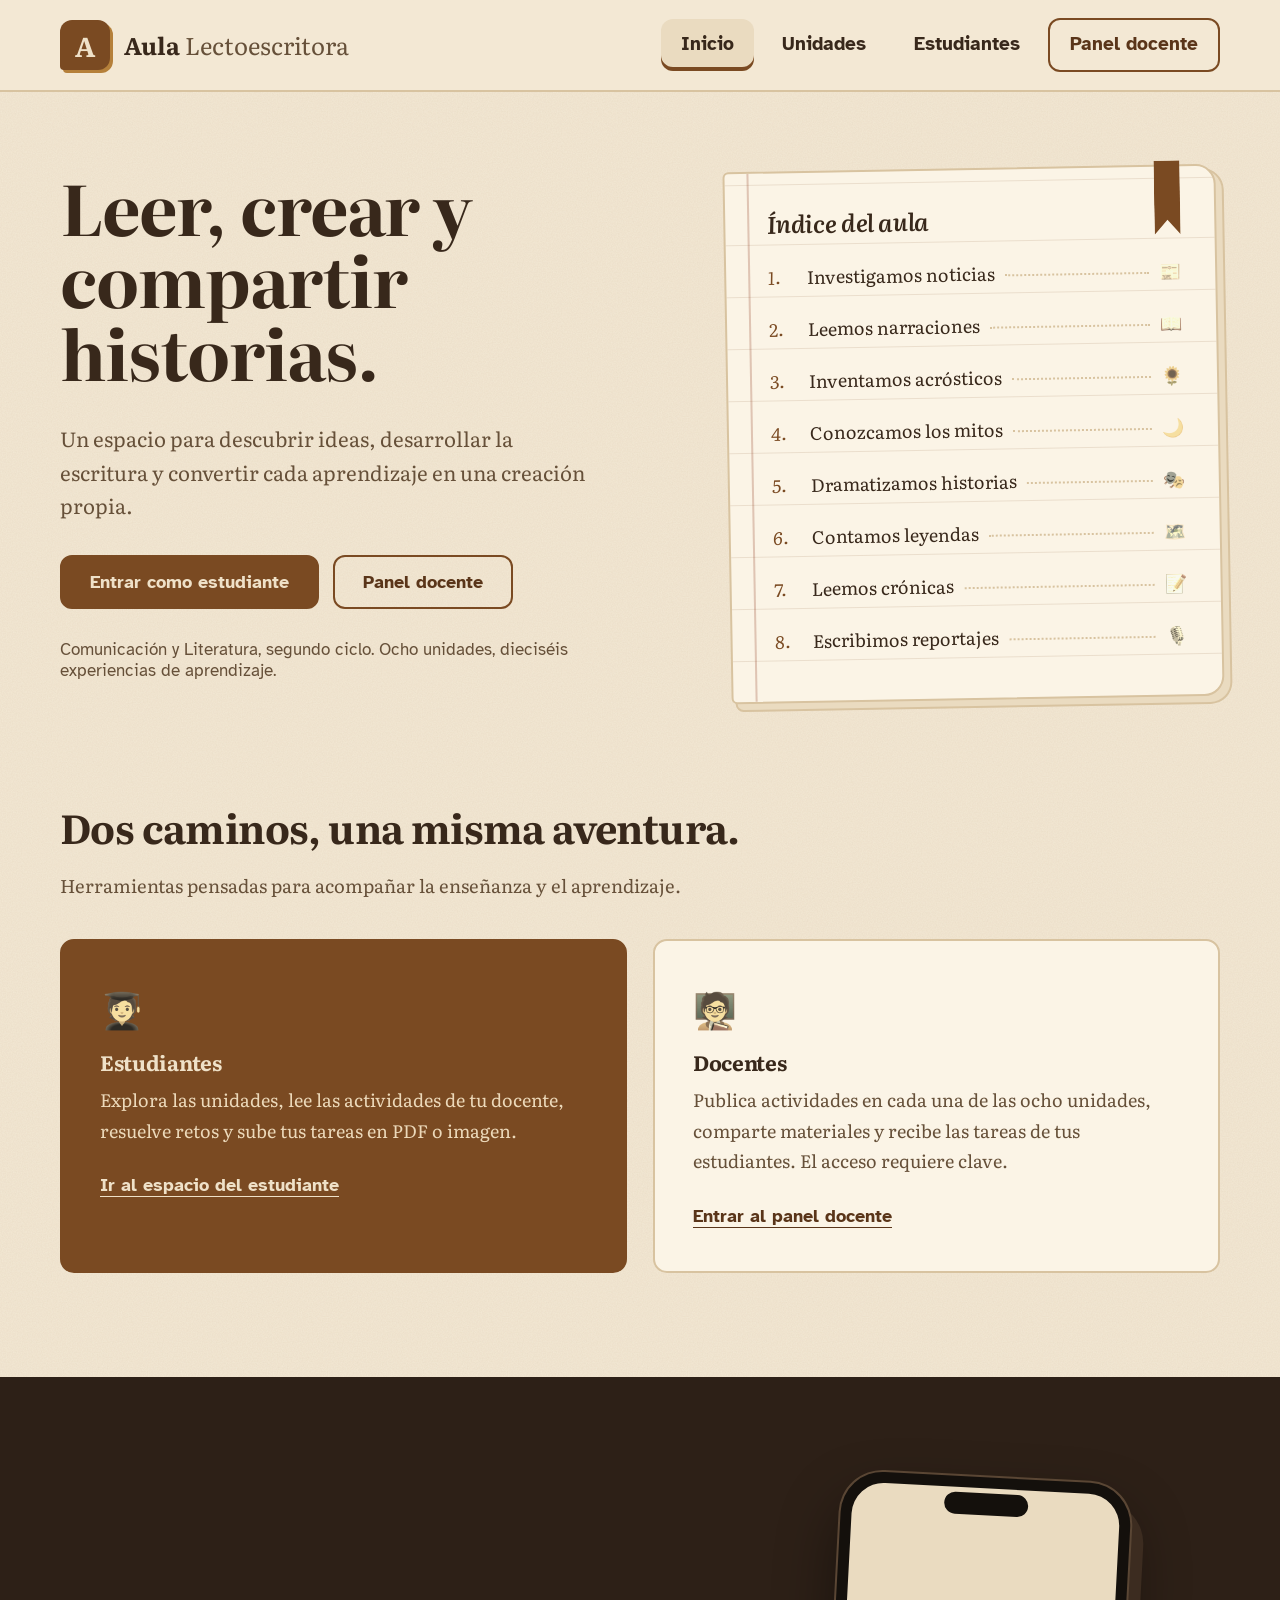
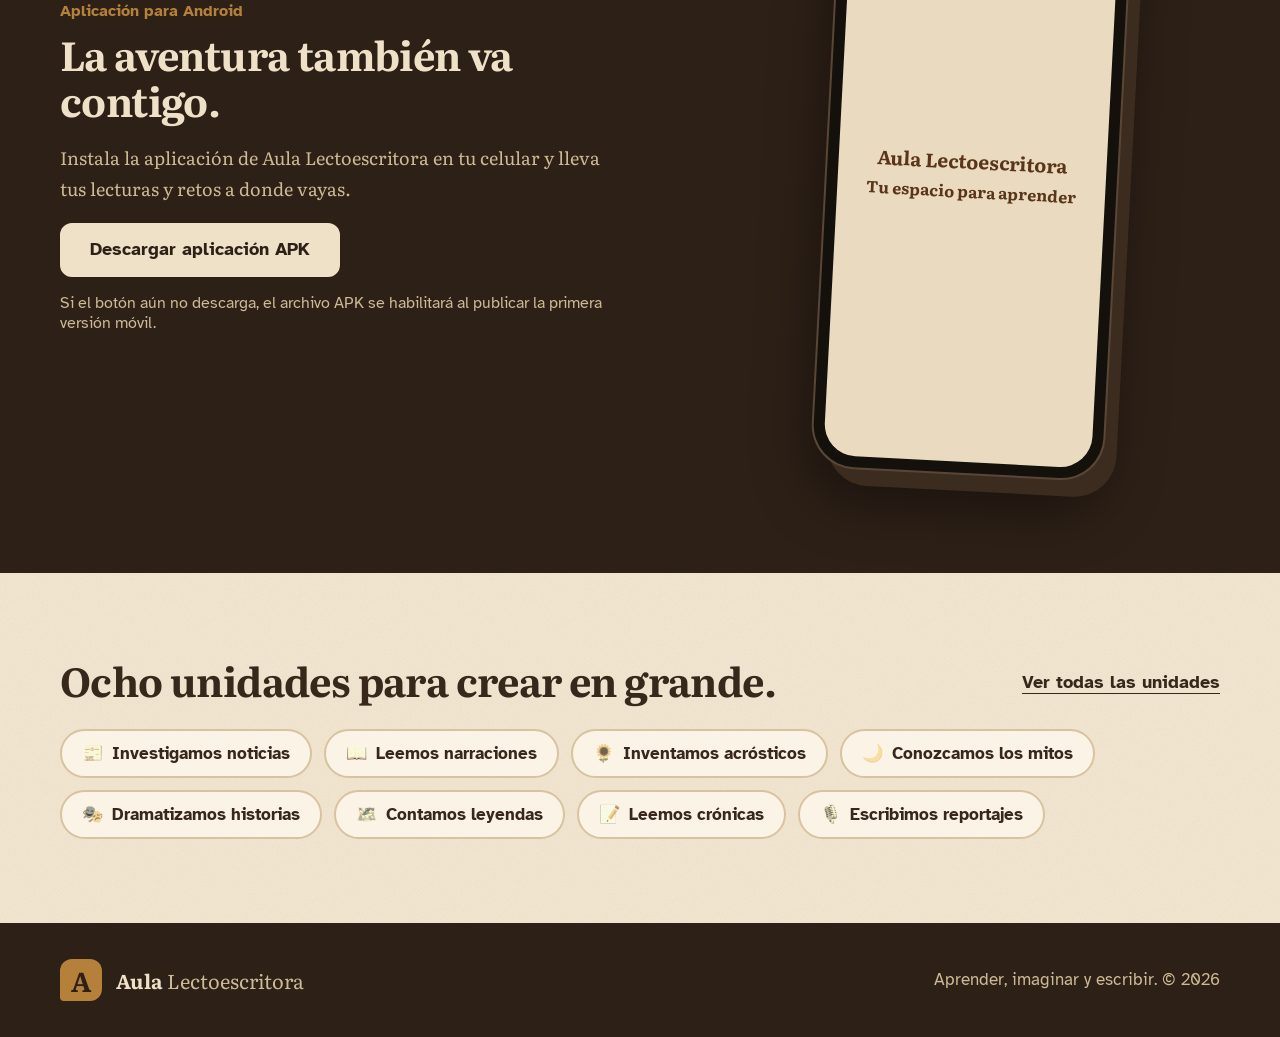
==== index.html @ f8580f6d "Add files via upload" ====
<!doctype html>
<html lang="es">
<head>
<meta charset="utf-8">
<meta name="viewport" content="width=device-width, initial-scale=1">
<title>Aula Lectoescritora | Inicio</title>
<meta name="description" content="Aula Lectoescritora: plataforma de aprendizaje de Comunicación y Literatura para docentes y estudiantes.">
<meta name="theme-color" content="#f3e8d4">
<meta property="og:title" content="Aula Lectoescritora | Inicio"><meta property="og:description" content="Aula Lectoescritora: plataforma de aprendizaje de Comunicación y Literatura para docentes y estudiantes."><meta property="og:type" content="website">
<link rel="icon" href="assets/favicon.svg" type="image/svg+xml">
<link rel="preconnect" href="https://fonts.googleapis.com"><link rel="preconnect" href="https://fonts.gstatic.com" crossorigin><link rel="stylesheet" href="https://fonts.googleapis.com/css2?family=Atkinson+Hyperlegible:wght@400;700&family=Literata:ital,opsz,wght@0,7..72,400;0,7..72,600;0,7..72,700;1,7..72,400;1,7..72,600&display=swap">
<link rel="stylesheet" href="css/styles.css">
</head>
<body data-page="inicio">
<a class="skip" href="#contenido">Saltar al contenido</a>
<header class="topbar">
<a class="brand" href="index.html"><span class="brand-mark" aria-hidden="true">A</span><span>Aula <span class="brand-light">Lectoescritora</span></span></a>
<button class="nav-toggle" type="button" aria-expanded="false" aria-controls="menu">Menú</button>
<nav id="menu" aria-label="Principal"><a href="index.html" aria-current="page">Inicio</a><a href="unidades.html">Unidades</a><a href="estudiante.html">Estudiantes</a><a class="nav-cta" href="docente.html">Panel docente</a></nav>
</header>

<main id="contenido">
<section class="hero wrap">
  <div>
    <h1>Leer, crear y compartir historias.</h1>
    <p class="lead">Un espacio para descubrir ideas, desarrollar la escritura y convertir cada aprendizaje en una creación propia.</p>
    <div class="hero-actions"><a class="btn btn-primary" href="estudiante.html">Entrar como estudiante</a><a class="btn btn-soft" href="docente.html">Panel docente</a></div>
    <p class="hero-note">Comunicación y Literatura, segundo ciclo. Ocho unidades, dieciséis experiencias de aprendizaje.</p>
  </div>
  <aside class="toc" aria-label="Índice de unidades">
    <h2>Índice del aula</h2>
    <ol><li><a href="actividad.html?unidad=1"><span class="toc-n">1.</span><span class="toc-name">Investigamos noticias</span><span class="toc-dots"></span><span class="emo" aria-hidden="true">📰</span></a></li><li><a href="actividad.html?unidad=2"><span class="toc-n">2.</span><span class="toc-name">Leemos narraciones</span><span class="toc-dots"></span><span class="emo" aria-hidden="true">📖</span></a></li><li><a href="actividad.html?unidad=3"><span class="toc-n">3.</span><span class="toc-name">Inventamos acrósticos</span><span class="toc-dots"></span><span class="emo" aria-hidden="true">🌻</span></a></li><li><a href="actividad.html?unidad=4"><span class="toc-n">4.</span><span class="toc-name">Conozcamos los mitos</span><span class="toc-dots"></span><span class="emo" aria-hidden="true">🌙</span></a></li><li><a href="actividad.html?unidad=5"><span class="toc-n">5.</span><span class="toc-name">Dramatizamos historias</span><span class="toc-dots"></span><span class="emo" aria-hidden="true">🎭</span></a></li><li><a href="actividad.html?unidad=6"><span class="toc-n">6.</span><span class="toc-name">Contamos leyendas</span><span class="toc-dots"></span><span class="emo" aria-hidden="true">🗺️</span></a></li><li><a href="actividad.html?unidad=7"><span class="toc-n">7.</span><span class="toc-name">Leemos crónicas</span><span class="toc-dots"></span><span class="emo" aria-hidden="true">📝</span></a></li><li><a href="actividad.html?unidad=8"><span class="toc-n">8.</span><span class="toc-name">Escribimos reportajes</span><span class="toc-dots"></span><span class="emo" aria-hidden="true">🎙️</span></a></li></ol>
  </aside>
</section>

<section class="band wrap" id="como-funciona" style="padding-top:20px">
  <div class="section-heading"><h2>Dos caminos, una misma aventura.</h2><p>Herramientas pensadas para acompañar la enseñanza y el aprendizaje.</p></div>
  <div class="role-grid">
    <article class="role-card student"><span class="role-icon emo" aria-hidden="true">🧑‍🎓</span><h3>Estudiantes</h3><p>Explora las unidades, lee las actividades de tu docente, resuelve retos y sube tus tareas en PDF o imagen.</p><a class="text-link" href="estudiante.html">Ir al espacio del estudiante</a></article>
    <article class="role-card"><span class="role-icon emo" aria-hidden="true">🧑‍🏫</span><h3>Docentes</h3><p>Publica actividades en cada una de las ocho unidades, comparte materiales y recibe las tareas de tus estudiantes. El acceso requiere clave.</p><a class="text-link" href="docente.html">Entrar al panel docente</a></article>
  </div>
</section>

<section class="app-section" id="app">
  <div class="wrap app-inner">
    <div>
      <span class="kicker">Aplicación para Android</span>
      <h2>La aventura también va contigo.</h2>
      <p>Instala la aplicación de Aula Lectoescritora en tu celular y lleva tus lecturas y retos a donde vayas.</p>
      <a class="btn btn-light" href="#" id="apk-link">Descargar aplicación APK</a>
      <p class="small">Si el botón aún no descarga, el archivo APK se habilitará al publicar la primera versión móvil.</p>
    </div>
    <div class="app-stage">
      <div class="device">
        <div class="device-screen">
          <img id="app-shot" src="assets/app-screen.jpg" alt="Pantalla de la aplicación Aula Lectoescritora en un celular" width="270" height="560">
          <div class="device-fallback" id="app-fallback" hidden>Aula Lectoescritora<br><small>Tu espacio para aprender</small></div>
        </div>
      </div>
    </div>
  </div>
</section>

<section class="band wrap">
  <div class="units-head"><h2>Ocho unidades para crear en grande.</h2><a class="text-link" href="unidades.html">Ver todas las unidades</a></div>
  <div class="chips"><a href="actividad.html?unidad=1"><span class="emo" aria-hidden="true">📰</span> Investigamos noticias</a><a href="actividad.html?unidad=2"><span class="emo" aria-hidden="true">📖</span> Leemos narraciones</a><a href="actividad.html?unidad=3"><span class="emo" aria-hidden="true">🌻</span> Inventamos acrósticos</a><a href="actividad.html?unidad=4"><span class="emo" aria-hidden="true">🌙</span> Conozcamos los mitos</a><a href="actividad.html?unidad=5"><span class="emo" aria-hidden="true">🎭</span> Dramatizamos historias</a><a href="actividad.html?unidad=6"><span class="emo" aria-hidden="true">🗺️</span> Contamos leyendas</a><a href="actividad.html?unidad=7"><span class="emo" aria-hidden="true">📝</span> Leemos crónicas</a><a href="actividad.html?unidad=8"><span class="emo" aria-hidden="true">🎙️</span> Escribimos reportajes</a></div>
</section>
</main>
<footer><div class="wrap footer-inner"><a class="brand" href="index.html"><span class="brand-mark" aria-hidden="true">A</span><span>Aula <span class="brand-light">Lectoescritora</span></span></a><span>Aprender, imaginar y escribir. © <span id="year">2026</span></span></div></footer>
<script src="js/config.js"></script><script src="js/app.js"></script>
</body>
</html>
---- css/styles.css ----
/* Aula Lectoescritora — tema sepia */
:root{
  --paper:#f3e8d4; --paper-2:#eadbc0; --card:#fbf4e6; --field:#fffaf0;
  --line:#d8c3a0; --line-soft:#e6d7ba;
  --ink:#38281b; --ink-soft:#665039;
  --umber:#7a4a22; --umber-dark:#5a3519; --ochre:#b5803a;
  --espresso:#2d2017; --espresso-2:#3c2c20; --on-dark:#efe1c8; --on-dark-soft:#cdb995;
  --danger:#8a3418; --ok:#4f5a22;
  --serif:'Literata',Georgia,'Times New Roman',serif;
  --sans:'Atkinson Hyperlegible',system-ui,'Segoe UI',Arial,sans-serif;
  --r:14px;
}
*{box-sizing:border-box}
html{scroll-behavior:smooth;scroll-padding-top:110px}
body{margin:0;background-color:var(--paper);color:var(--ink);font-family:var(--serif);font-size:18px;line-height:1.7;
  background-image:url("data:image/svg+xml,%3Csvg xmlns='http://www.w3.org/2000/svg' width='180' height='180'%3E%3Cfilter id='n'%3E%3CfeTurbulence type='fractalNoise' baseFrequency='.8' numOctaves='2' stitchTiles='stitch'/%3E%3CfeColorMatrix values='0 0 0 0 .35 0 0 0 0 .24 0 0 0 0 .12 0 0 0 .1 0'/%3E%3C/filter%3E%3Crect width='100%25' height='100%25' filter='url(%23n)'/%3E%3C/svg%3E")}
h1,h2,h3{font-family:var(--serif);font-weight:700;line-height:1.15;letter-spacing:-.015em;margin:0 0 .5em;color:var(--ink)}
h1{font-size:clamp(2.4rem,5.4vw,4.4rem);line-height:1.05}
h2{font-size:clamp(1.8rem,3.2vw,2.5rem)}
h3{font-size:1.3rem}
p{margin:0 0 1em}
a{color:var(--umber-dark)}
img{max-width:100%}
[hidden]{display:none!important}
.wrap{width:min(1160px,calc(100% - 40px));margin-inline:auto}
.muted{color:var(--ink-soft)}
.kicker{display:block;font:700 1rem/1.3 var(--sans);color:var(--umber);margin-bottom:.6rem}
.emo{filter:sepia(.8) saturate(.9) contrast(.95)}
:focus-visible{outline:3px solid var(--ochre);outline-offset:3px;border-radius:6px}
.skip{position:absolute;left:-999px;top:8px;background:var(--umber);color:#fff;padding:10px 16px;border-radius:8px;z-index:20;font-family:var(--sans)}
.skip:focus{left:8px}

/* ---------- Menú ---------- */
.topbar{position:sticky;top:0;z-index:10;min-height:92px;padding:0 max(20px,calc((100% - 1160px)/2));display:flex;align-items:center;justify-content:space-between;gap:20px;
  background:rgba(243,232,212,.95);backdrop-filter:blur(8px);border-bottom:2px solid var(--line)}
.brand{display:flex;align-items:center;gap:14px;text-decoration:none;color:var(--ink);font:700 1.5rem/1.1 var(--serif)}
.brand-mark{width:50px;height:50px;display:grid;place-items:center;border-radius:12px 12px 12px 4px;background:var(--umber);color:var(--on-dark);font:700 1.7rem var(--serif);box-shadow:3px 3px 0 var(--ochre)}
.brand-light{font-weight:400;color:var(--ink-soft)}
.topbar nav{display:flex;align-items:center;gap:8px}
.topbar nav a{font:700 1.2rem/1 var(--sans);color:var(--ink);text-decoration:none;padding:15px 20px;border-radius:12px;min-height:52px;display:inline-flex;align-items:center}
.topbar nav a:hover{background:var(--paper-2)}
.topbar nav a[aria-current="page"]{background:var(--paper-2);box-shadow:inset 0 -4px 0 var(--umber)}
.topbar nav .nav-cta{border:2px solid var(--umber);color:var(--umber-dark)}
.topbar nav .nav-cta:hover{background:var(--umber);color:var(--on-dark)}
.nav-toggle{display:none;font:700 1.15rem var(--sans);background:var(--umber);color:var(--on-dark);border:0;border-radius:12px;min-height:52px;padding:0 22px;cursor:pointer}

/* ---------- Botones ---------- */
.btn{display:inline-flex;align-items:center;justify-content:center;gap:10px;min-height:54px;padding:14px 28px;border-radius:12px;border:2px solid var(--umber);font:700 1.1rem/1.2 var(--sans);text-decoration:none;cursor:pointer;transition:background .15s,color .15s}
.btn-primary{background:var(--umber);color:var(--on-dark)}
.btn-primary:hover{background:var(--umber-dark);border-color:var(--umber-dark)}
.btn-soft{background:transparent;color:var(--umber-dark)}
.btn-soft:hover{background:var(--paper-2)}
.btn-light{background:var(--on-dark);border-color:var(--on-dark);color:var(--espresso)}
.btn-light:hover{background:#fff6e2}
.btn-danger{background:transparent;border-color:var(--danger);color:var(--danger)}
.btn-danger:hover{background:var(--danger);color:#fff}
.btn-small{min-height:44px;padding:8px 18px;font-size:1rem}
.btn[disabled]{opacity:.6;cursor:wait}

/* ---------- Inicio ---------- */
.hero{display:grid;grid-template-columns:1.1fr .9fr;gap:64px;align-items:center;padding:76px 0 84px}
.hero h1{max-width:12ch}
.lead{font-size:1.28rem;line-height:1.65;color:var(--ink-soft);max-width:34rem;margin:22px 0 32px}
.hero-actions{display:flex;gap:14px;flex-wrap:wrap}
.hero-note{margin-top:30px;font:1.05rem var(--sans);color:var(--ink-soft)}
.toc{position:relative;background:var(--card);border:2px solid var(--line);border-radius:6px 20px 20px 6px;padding:36px 34px 28px 42px;transform:rotate(-1deg);
  box-shadow:6px 6px 0 var(--paper-2),6px 6px 0 2px var(--line);
  background-image:repeating-linear-gradient(transparent 0 51px,rgba(122,74,34,.13) 51px 52px);background-position:0 20px}
.toc::before{content:"";position:absolute;top:0;bottom:0;left:22px;width:2px;background:rgba(138,52,24,.25)}
.toc::after{content:"";position:absolute;top:-6px;right:34px;width:26px;height:74px;background:var(--umber);clip-path:polygon(0 0,100% 0,100% 100%,50% 80%,0 100%)}
.toc h2{font-size:1.5rem;margin-bottom:20px;font-style:italic;font-weight:600}
.toc ol{list-style:none;margin:0;padding:0}
.toc li a{display:flex;align-items:baseline;gap:10px;min-height:52px;padding:8px 0;text-decoration:none;color:var(--ink);font-size:1.12rem;line-height:1.3}
.toc li a:hover .toc-name{text-decoration:underline;text-decoration-thickness:2px}
.toc-n{font-style:italic;color:var(--umber);min-width:1.6em}
.toc-dots{flex:1;border-bottom:2px dotted var(--line);transform:translateY(-4px);min-width:16px}
.band{padding:84px 0}
.section-heading{max-width:44rem;margin:0 0 38px}
.section-heading p{color:var(--ink-soft);font-size:1.15rem}
.role-grid{display:grid;grid-template-columns:1fr 1fr;gap:26px}
.role-card{border-radius:var(--r);padding:38px 38px 34px;border:2px solid var(--line);background:var(--card)}
.role-card p{color:var(--ink-soft)}
.role-card.student{background:var(--umber);border-color:var(--umber);color:var(--on-dark)}
.role-card.student h3,.role-card.student .kicker{color:var(--on-dark)}
.role-card.student p{color:#ecd9ba}
.role-icon{font-size:2.2rem;margin-bottom:12px;display:block}
.text-link{display:inline-block;font:700 1.15rem var(--sans);color:inherit;text-underline-offset:5px;padding:10px 0}
.role-card:not(.student) .text-link{color:var(--umber-dark)}
.app-section{background:var(--espresso);color:var(--on-dark);padding:88px 0;margin-block:20px 0}
.app-inner{display:grid;grid-template-columns:1.1fr .9fr;gap:56px;align-items:center}
.app-section h2{color:var(--on-dark)}
.app-section .kicker{color:var(--ochre)}
.app-section p{color:var(--on-dark-soft);max-width:34rem}
.app-section .small{font:1rem var(--sans);color:var(--on-dark-soft);margin-top:16px}
.app-stage{display:grid;place-items:center;padding:12px}
.device{position:relative;width:min(290px,72vw);aspect-ratio:9/18.5;background:#14100c;border-radius:42px;padding:11px;box-shadow:0 0 0 2px #5a4634,14px 18px 0 var(--espresso-2),0 30px 60px rgba(0,0,0,.45);transform:rotate(3deg)}
.device::before{content:"";position:absolute;top:16px;left:50%;transform:translateX(-50%);width:84px;height:22px;background:#14100c;border-radius:14px;z-index:2}
.device-screen{width:100%;height:100%;border-radius:32px;overflow:hidden;background:var(--paper-2);display:grid;place-items:center}
.device-screen img{width:100%;height:100%;object-fit:cover;object-position:top center;display:block}
.device-fallback{padding:24px;text-align:center;font:700 1.2rem var(--serif);color:var(--umber-dark)}
.chips{display:flex;flex-wrap:wrap;gap:12px;margin-top:6px}
.chips a{font:700 1.08rem var(--sans);text-decoration:none;color:var(--ink);background:var(--card);border:2px solid var(--line);border-radius:999px;padding:12px 20px;min-height:48px;display:inline-flex;align-items:center;gap:8px}
.chips a:hover{border-color:var(--umber);background:var(--paper-2)}
.units-head{display:flex;justify-content:space-between;align-items:end;gap:20px;flex-wrap:wrap;margin-bottom:26px}
.units-head h2{margin:0}

/* ---------- Páginas interiores ---------- */
.dashboard{padding:56px 0 90px}
.page-head{display:flex;justify-content:space-between;gap:24px;align-items:flex-start;flex-wrap:wrap;margin-bottom:34px}
.page-head p{max-width:40rem;font-size:1.15rem}
.panel{background:var(--card);border:2px solid var(--line);border-radius:var(--r);padding:32px}
.panel-title{display:flex;justify-content:space-between;align-items:flex-start;gap:16px;margin-bottom:22px;flex-wrap:wrap}
.panel-title h2{margin:0;font-size:1.7rem}
.tag{display:inline-flex;align-items:center;gap:6px;background:var(--paper-2);color:var(--umber-dark);border-radius:999px;padding:5px 14px;font:700 .98rem var(--sans)}
.unit-grid{display:grid;grid-template-columns:repeat(4,1fr);gap:18px;margin-bottom:46px}
.unit-card{display:flex;flex-direction:column;gap:6px;padding:24px 22px;background:var(--card);border:2px solid var(--line);border-radius:var(--r);text-decoration:none;color:var(--ink);min-height:210px;transition:border-color .15s,background .15s}
.unit-card:hover{border-color:var(--umber);background:#fff7e8}
.unit-emoji{width:56px;height:56px;display:grid;place-items:center;font-size:1.8rem;background:var(--paper-2);border-radius:50%;margin-bottom:8px}
.unit-card small{font:700 .98rem var(--sans);color:var(--umber)}
.unit-card b{font:700 1.2rem/1.25 var(--serif)}
.unit-card .prod{font-size:.98rem;color:var(--ink-soft);line-height:1.45;margin-top:auto}
.route{counter-reset:s;display:grid;grid-template-columns:repeat(3,1fr);gap:16px;list-style:none;margin:20px 0 0;padding:0}
.route li{counter-increment:s;position:relative;padding:18px 18px 18px 64px;background:var(--paper);border:2px solid var(--line-soft);border-radius:12px;font:700 1.1rem/1.3 var(--sans);min-height:76px;display:flex;align-items:center}
.route li::before{content:counter(s);position:absolute;left:16px;top:50%;transform:translateY(-50%);width:34px;height:34px;border-radius:50%;background:var(--umber);color:var(--on-dark);display:grid;place-items:center;font:700 1.05rem var(--serif)}
.banner{display:grid;grid-template-columns:1fr auto;gap:30px;align-items:center;background:var(--espresso);color:var(--on-dark);border-radius:var(--r);padding:40px 44px;margin-bottom:46px}
.banner h2{color:var(--on-dark)}
.banner p{color:var(--on-dark-soft);max-width:36rem}
.banner .big{font-size:4rem}
.filters{display:flex;flex-wrap:wrap;gap:10px;margin-bottom:24px}
.filters button{font:700 1.02rem var(--sans);background:var(--card);color:var(--ink);border:2px solid var(--line);border-radius:999px;padding:10px 18px;min-height:46px;cursor:pointer}
.filters button:hover{border-color:var(--umber)}
.filters button[aria-pressed="true"]{background:var(--umber);color:var(--on-dark);border-color:var(--umber)}
.acts{display:grid;gap:16px}
.act{background:var(--field);border:2px solid var(--line-soft);border-left:6px solid var(--umber);border-radius:12px;padding:22px 26px}
.act-top{display:flex;justify-content:space-between;gap:12px;flex-wrap:wrap;margin-bottom:8px}
.due{font:700 1rem var(--sans);color:var(--danger)}
.act h3{margin-bottom:.35em}
.act-obj,.act-ins{margin-bottom:.6em}
.act-ins{white-space:pre-line;color:var(--ink-soft)}
.act-links{display:flex;gap:12px;flex-wrap:wrap;align-items:center;margin-top:12px}
.chip-link{font:700 1.02rem var(--sans);color:var(--umber-dark);border:2px solid var(--umber);border-radius:10px;padding:10px 16px;min-height:46px;display:inline-flex;align-items:center;text-decoration:none;max-width:100%;overflow-wrap:anywhere}
.chip-link:hover{background:var(--umber);color:var(--on-dark)}
.chip-link.strong{background:var(--umber);color:var(--on-dark)}
.chip-link.strong:hover{background:var(--umber-dark)}
.empty{padding:26px;border:2px dashed var(--line);border-radius:12px;color:var(--ink-soft);text-align:center;margin:0}
.empty.error{color:var(--danger);border-color:var(--danger)}

/* ---------- Formularios ---------- */
form label{display:block;font:700 1.05rem var(--sans);margin-bottom:18px;color:var(--ink)}
input,select,textarea{display:block;width:100%;margin-top:8px;padding:12px 14px;min-height:52px;font:400 1.08rem var(--sans);color:var(--ink);background:var(--field);border:2px solid var(--line);border-radius:10px}
textarea{resize:vertical;line-height:1.5}
input:focus,select:focus,textarea:focus{outline:3px solid var(--ochre);outline-offset:1px;border-color:var(--umber)}
.form-row{display:grid;grid-template-columns:1fr 1fr;gap:18px}
.hint{font:1rem/1.5 var(--sans);color:var(--ink-soft)}
.feedback{font:700 1.08rem/1.5 var(--sans);margin:16px 0 0;min-height:1.5em}
.feedback.ok{color:var(--ok)}
.feedback.bad{color:var(--danger)}
.dropzone{position:relative;display:flex!important;align-items:center;gap:14px;padding:18px;border:2px dashed var(--umber);border-radius:12px;background:var(--field);cursor:pointer;margin-top:8px}
.dropzone:hover{background:#fff4de}
.dropzone input{position:absolute;inset:0;opacity:0;cursor:pointer;margin:0;min-height:0;width:100%;height:100%}
.dropzone:focus-within{outline:3px solid var(--ochre);outline-offset:2px}
.dropzone .ico{font-size:1.9rem}
.dropzone .t{font:700 1.08rem/1.3 var(--sans)}
.dropzone .t small{display:block;font-weight:400;color:var(--ink-soft);font-size:.98rem;margin-top:2px;overflow-wrap:anywhere}
.demo-banner{background:var(--paper-2);border:2px dashed var(--ochre);border-radius:12px;padding:14px 18px;font:1.02rem/1.5 var(--sans);margin-bottom:26px}
.gate{min-height:56vh;display:grid;place-items:center;padding:40px 0}
.gate-card{width:min(480px,100%);text-align:center}
.gate-card .lock{font-size:2.6rem}
.gate-card form{text-align:left;margin-top:22px}
.gate-card input{text-align:center;font-size:1.4rem;letter-spacing:.3em}
.dash-layout{display:grid;grid-template-columns:1.25fr .75fr;gap:26px;align-items:start;margin-bottom:34px}
.teacher-units{display:grid;grid-template-columns:repeat(2,1fr);gap:12px;margin:18px 0 0}
.teacher-units button{display:flex;align-items:center;gap:12px;text-align:left;font:700 1.02rem/1.25 var(--sans);color:var(--ink);background:var(--field);border:2px solid var(--line);border-radius:12px;padding:12px 14px;min-height:64px;cursor:pointer}
.teacher-units button:hover{border-color:var(--umber)}
.teacher-units small{display:block;font-weight:400;color:var(--ink-soft)}
.side-links{display:grid;gap:12px;margin-top:22px}
.logout{font:700 1.05rem var(--sans);background:none;border:0;color:var(--umber-dark);text-decoration:underline;text-underline-offset:4px;cursor:pointer;padding:10px 0;min-height:44px}

/* ---------- Actividad ---------- */
.back-link{display:inline-block;font:700 1.15rem var(--sans);margin-bottom:22px;padding:8px 0}
.activity-layout{display:grid;grid-template-columns:1.3fr .7fr;gap:26px;align-items:start;margin-bottom:34px}
.progress-track{height:12px;border-radius:99px;background:var(--paper-2);border:1px solid var(--line);overflow:hidden;flex:1}
.progress-track span{display:block;height:100%;width:16%;background:var(--umber);transition:width .25s}
.route-progress{display:flex;align-items:center;gap:16px;margin:22px 0}
.route-progress b{font:700 1.05rem var(--sans);white-space:nowrap}
.stage-content{background:var(--field);border:2px solid var(--line-soft);border-radius:12px;padding:26px;min-height:190px}
.stage-content .kicker{margin-bottom:.3rem}
.stage-controls{display:flex;gap:12px;flex-wrap:wrap;margin-top:22px}
.stage-controls .btn[disabled]{opacity:.45;cursor:not-allowed}

/* ---------- Pie ---------- */
footer{background:var(--espresso);color:var(--on-dark-soft);padding:36px 0;font:1.05rem var(--sans)}
footer .brand{color:var(--on-dark);font-size:1.25rem}
footer .brand-light{color:var(--on-dark-soft)}
footer .brand-mark{width:42px;height:42px;box-shadow:none;background:var(--ochre);color:var(--espresso)}
.footer-inner{display:flex;justify-content:space-between;align-items:center;gap:18px;flex-wrap:wrap}

/* ---------- Adaptación ---------- */
@media(max-width:1000px){
  .unit-grid{grid-template-columns:repeat(2,1fr)}
  .hero,.app-inner,.dash-layout,.activity-layout{grid-template-columns:1fr}
  .hero{gap:46px;padding:48px 0 60px}
  .route{grid-template-columns:repeat(2,1fr)}
}
@media(max-width:860px){
  .topbar{flex-wrap:wrap;padding-block:12px}
  .nav-toggle{display:inline-flex;align-items:center}
  .topbar nav{display:none;flex-direction:column;align-items:stretch;width:100%;gap:6px;padding-bottom:14px}
  .topbar nav.open{display:flex}
  .topbar nav a{font-size:1.3rem;min-height:58px;border:2px solid var(--line-soft)}
}
@media(max-width:640px){
  body{font-size:17px}
  .role-grid,.form-row,.teacher-units,.route{grid-template-columns:1fr}
  .unit-grid{grid-template-columns:1fr}
  .unit-card{min-height:0}
  .panel{padding:22px 18px}
  .banner{grid-template-columns:1fr;padding:30px 24px}
  .brand{font-size:1.25rem}
  .toc{padding:30px 22px 22px 34px}
}
@media(prefers-reduced-motion:reduce){*{transition:none!important;scroll-behavior:auto!important}}
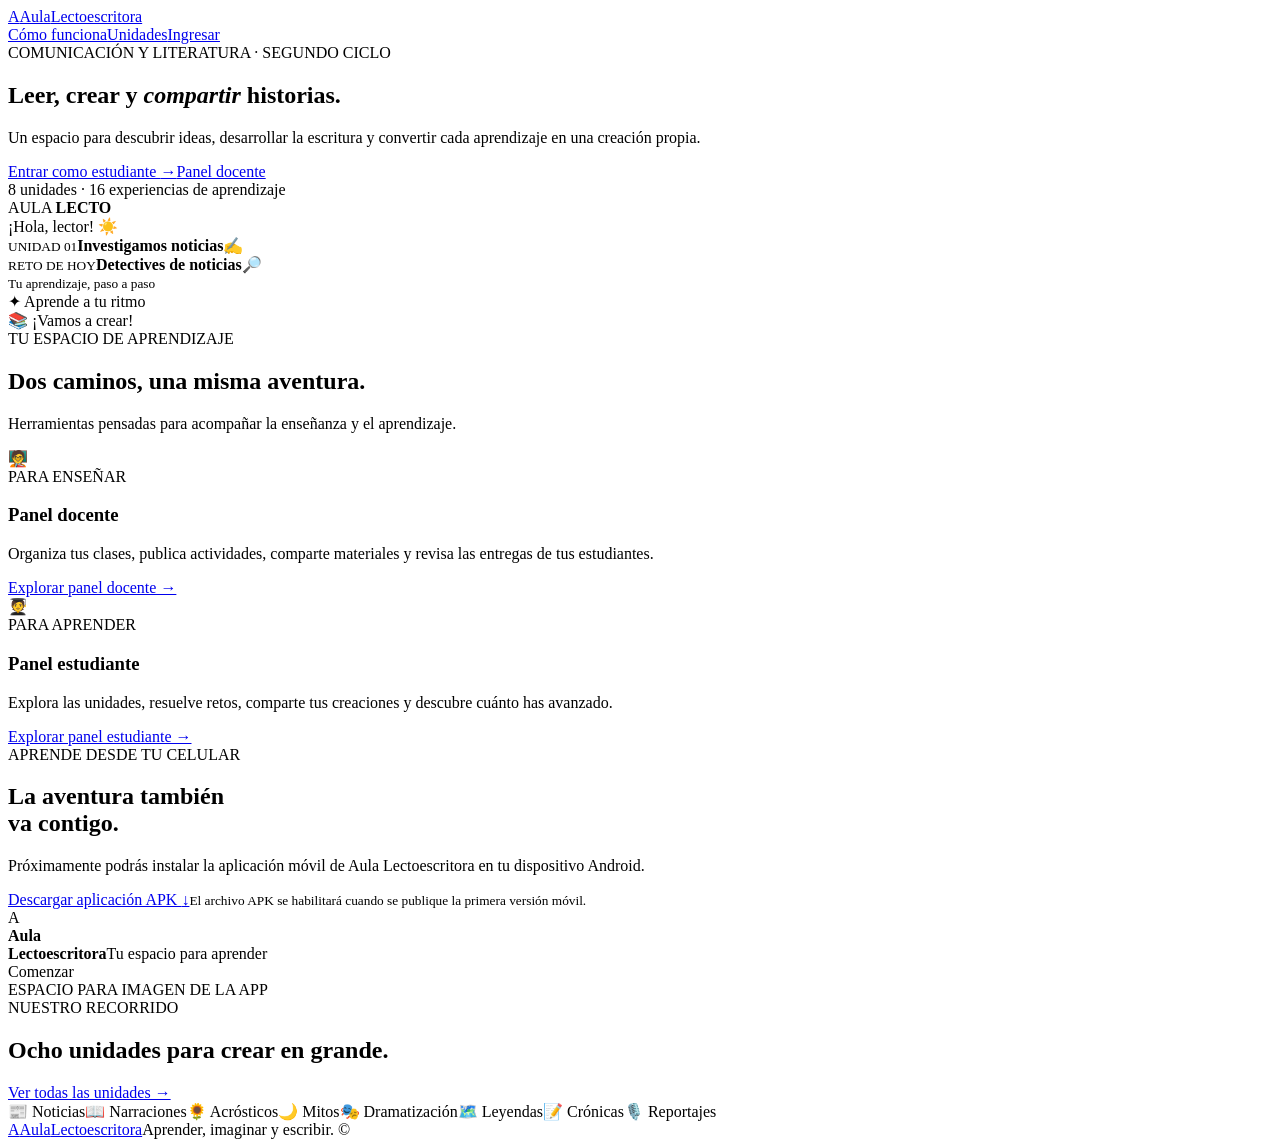
==== commit c07acedf: "Update index.html" ====
--- a/index.html
+++ b/index.html
@@ -1,72 +1,23 @@
 <!doctype html>
 <html lang="es">
 <head>
-<meta charset="utf-8">
-<meta name="viewport" content="width=device-width, initial-scale=1">
-<title>Aula Lectoescritora | Inicio</title>
-<meta name="description" content="Aula Lectoescritora: plataforma de aprendizaje de Comunicación y Literatura para docentes y estudiantes.">
-<meta name="theme-color" content="#f3e8d4">
-<meta property="og:title" content="Aula Lectoescritora | Inicio"><meta property="og:description" content="Aula Lectoescritora: plataforma de aprendizaje de Comunicación y Literatura para docentes y estudiantes."><meta property="og:type" content="website">
-<link rel="icon" href="assets/favicon.svg" type="image/svg+xml">
-<link rel="preconnect" href="https://fonts.googleapis.com"><link rel="preconnect" href="https://fonts.gstatic.com" crossorigin><link rel="stylesheet" href="https://fonts.googleapis.com/css2?family=Atkinson+Hyperlegible:wght@400;700&family=Literata:ital,opsz,wght@0,7..72,400;0,7..72,600;0,7..72,700;1,7..72,400;1,7..72,600&display=swap">
-<link rel="stylesheet" href="css/styles.css">
+<meta charset="utf-8"><meta name="viewport" content="width=device-width, initial-scale=1">
+<meta name="description" content="Aula Lectoescritora: plataforma de aprendizaje de Comunicación y Literatura.">
+<title>Aula Lectoescritora | Inicio</title><link rel="stylesheet" href="styles.css">
 </head>
-<body data-page="inicio">
-<a class="skip" href="#contenido">Saltar al contenido</a>
-<header class="topbar">
-<a class="brand" href="index.html"><span class="brand-mark" aria-hidden="true">A</span><span>Aula <span class="brand-light">Lectoescritora</span></span></a>
-<button class="nav-toggle" type="button" aria-expanded="false" aria-controls="menu">Menú</button>
-<nav id="menu" aria-label="Principal"><a href="index.html" aria-current="page">Inicio</a><a href="unidades.html">Unidades</a><a href="estudiante.html">Estudiantes</a><a class="nav-cta" href="docente.html">Panel docente</a></nav>
-</header>
-
-<main id="contenido">
+<body>
+<header class="topbar"><a class="brand" href="index.html"><span class="brand-mark">A</span><span>Aula<span class="brand-light">Lectoescritora</span></span></a><nav><a href="#como-funciona">Cómo funciona</a><a href="unidades.html">Unidades</a><a class="nav-cta" href="docente.html">Ingresar</a></nav></header>
+<main>
 <section class="hero wrap">
-  <div>
-    <h1>Leer, crear y compartir historias.</h1>
-    <p class="lead">Un espacio para descubrir ideas, desarrollar la escritura y convertir cada aprendizaje en una creación propia.</p>
-    <div class="hero-actions"><a class="btn btn-primary" href="estudiante.html">Entrar como estudiante</a><a class="btn btn-soft" href="docente.html">Panel docente</a></div>
-    <p class="hero-note">Comunicación y Literatura, segundo ciclo. Ocho unidades, dieciséis experiencias de aprendizaje.</p>
-  </div>
-  <aside class="toc" aria-label="Índice de unidades">
-    <h2>Índice del aula</h2>
-    <ol><li><a href="actividad.html?unidad=1"><span class="toc-n">1.</span><span class="toc-name">Investigamos noticias</span><span class="toc-dots"></span><span class="emo" aria-hidden="true">📰</span></a></li><li><a href="actividad.html?unidad=2"><span class="toc-n">2.</span><span class="toc-name">Leemos narraciones</span><span class="toc-dots"></span><span class="emo" aria-hidden="true">📖</span></a></li><li><a href="actividad.html?unidad=3"><span class="toc-n">3.</span><span class="toc-name">Inventamos acrósticos</span><span class="toc-dots"></span><span class="emo" aria-hidden="true">🌻</span></a></li><li><a href="actividad.html?unidad=4"><span class="toc-n">4.</span><span class="toc-name">Conozcamos los mitos</span><span class="toc-dots"></span><span class="emo" aria-hidden="true">🌙</span></a></li><li><a href="actividad.html?unidad=5"><span class="toc-n">5.</span><span class="toc-name">Dramatizamos historias</span><span class="toc-dots"></span><span class="emo" aria-hidden="true">🎭</span></a></li><li><a href="actividad.html?unidad=6"><span class="toc-n">6.</span><span class="toc-name">Contamos leyendas</span><span class="toc-dots"></span><span class="emo" aria-hidden="true">🗺️</span></a></li><li><a href="actividad.html?unidad=7"><span class="toc-n">7.</span><span class="toc-name">Leemos crónicas</span><span class="toc-dots"></span><span class="emo" aria-hidden="true">📝</span></a></li><li><a href="actividad.html?unidad=8"><span class="toc-n">8.</span><span class="toc-name">Escribimos reportajes</span><span class="toc-dots"></span><span class="emo" aria-hidden="true">🎙️</span></a></li></ol>
-  </aside>
+ <div class="hero-copy"><span class="eyebrow">COMUNICACIÓN Y LITERATURA · SEGUNDO CICLO</span><h1>Leer, crear y <em>compartir</em> historias.</h1><p class="lead">Un espacio para descubrir ideas, desarrollar la escritura y convertir cada aprendizaje en una creación propia.</p>
+ <div class="hero-actions"><a class="btn btn-primary" href="estudiante.html">Entrar como estudiante <span>→</span></a><a class="btn btn-soft" href="docente.html">Panel docente</a></div>
+ <div class="hero-note"><span class="status-dot"></span> 8 unidades · 16 experiencias de aprendizaje</div></div>
+ <div class="hero-art"><div class="art-orbit orbit-one"></div><div class="art-orbit orbit-two"></div><div class="phone"><div class="phone-notch"></div><div class="phone-screen"><div class="phone-mini-brand">AULA <b>LECTO</b></div><div class="phone-welcome">¡Hola, lector! <span>☀️</span></div><div class="phone-card purple"><small>UNIDAD 01</small><b>Investigamos noticias</b><span>✍️</span></div><div class="phone-card peach"><small>RETO DE HOY</small><b>Detectives de noticias</b><span>🔎</span></div><div class="phone-progress"><span></span></div><small class="phone-caption">Tu aprendizaje, paso a paso</small></div></div><div class="float-note note-a">✦ Aprende a tu ritmo</div><div class="float-note note-b">📚 ¡Vamos a crear!</div></div>
 </section>
-
-<section class="band wrap" id="como-funciona" style="padding-top:20px">
-  <div class="section-heading"><h2>Dos caminos, una misma aventura.</h2><p>Herramientas pensadas para acompañar la enseñanza y el aprendizaje.</p></div>
-  <div class="role-grid">
-    <article class="role-card student"><span class="role-icon emo" aria-hidden="true">🧑‍🎓</span><h3>Estudiantes</h3><p>Explora las unidades, lee las actividades de tu docente, resuelve retos y sube tus tareas en PDF o imagen.</p><a class="text-link" href="estudiante.html">Ir al espacio del estudiante</a></article>
-    <article class="role-card"><span class="role-icon emo" aria-hidden="true">🧑‍🏫</span><h3>Docentes</h3><p>Publica actividades en cada una de las ocho unidades, comparte materiales y recibe las tareas de tus estudiantes. El acceso requiere clave.</p><a class="text-link" href="docente.html">Entrar al panel docente</a></article>
-  </div>
-</section>
-
-<section class="app-section" id="app">
-  <div class="wrap app-inner">
-    <div>
-      <span class="kicker">Aplicación para Android</span>
-      <h2>La aventura también va contigo.</h2>
-      <p>Instala la aplicación de Aula Lectoescritora en tu celular y lleva tus lecturas y retos a donde vayas.</p>
-      <a class="btn btn-light" href="#" id="apk-link">Descargar aplicación APK</a>
-      <p class="small">Si el botón aún no descarga, el archivo APK se habilitará al publicar la primera versión móvil.</p>
-    </div>
-    <div class="app-stage">
-      <div class="device">
-        <div class="device-screen">
-          <img id="app-shot" src="assets/app-screen.jpg" alt="Pantalla de la aplicación Aula Lectoescritora en un celular" width="270" height="560">
-          <div class="device-fallback" id="app-fallback" hidden>Aula Lectoescritora<br><small>Tu espacio para aprender</small></div>
-        </div>
-      </div>
-    </div>
-  </div>
-</section>
-
-<section class="band wrap">
-  <div class="units-head"><h2>Ocho unidades para crear en grande.</h2><a class="text-link" href="unidades.html">Ver todas las unidades</a></div>
-  <div class="chips"><a href="actividad.html?unidad=1"><span class="emo" aria-hidden="true">📰</span> Investigamos noticias</a><a href="actividad.html?unidad=2"><span class="emo" aria-hidden="true">📖</span> Leemos narraciones</a><a href="actividad.html?unidad=3"><span class="emo" aria-hidden="true">🌻</span> Inventamos acrósticos</a><a href="actividad.html?unidad=4"><span class="emo" aria-hidden="true">🌙</span> Conozcamos los mitos</a><a href="actividad.html?unidad=5"><span class="emo" aria-hidden="true">🎭</span> Dramatizamos historias</a><a href="actividad.html?unidad=6"><span class="emo" aria-hidden="true">🗺️</span> Contamos leyendas</a><a href="actividad.html?unidad=7"><span class="emo" aria-hidden="true">📝</span> Leemos crónicas</a><a href="actividad.html?unidad=8"><span class="emo" aria-hidden="true">🎙️</span> Escribimos reportajes</a></div>
-</section>
+<section class="role-section wrap" id="como-funciona"><div class="section-heading"><span class="eyebrow">TU ESPACIO DE APRENDIZAJE</span><h2>Dos caminos, una misma aventura.</h2><p>Herramientas pensadas para acompañar la enseñanza y el aprendizaje.</p></div>
+<div class="role-grid"><article class="role-card teacher-card"><div class="role-icon">🧑‍🏫</div><span class="eyebrow">PARA ENSEÑAR</span><h3>Panel docente</h3><p>Organiza tus clases, publica actividades, comparte materiales y revisa las entregas de tus estudiantes.</p><a class="text-link" href="docente.html">Explorar panel docente →</a></article><article class="role-card student-card"><div class="role-icon">🧑‍🎓</div><span class="eyebrow">PARA APRENDER</span><h3>Panel estudiante</h3><p>Explora las unidades, resuelve retos, comparte tus creaciones y descubre cuánto has avanzado.</p><a class="text-link" href="estudiante.html">Explorar panel estudiante →</a></article></div></section>
+<section class="app-section"><div class="wrap app-inner"><div><span class="eyebrow">APRENDE DESDE TU CELULAR</span><h2>La aventura también<br>va contigo.</h2><p>Próximamente podrás instalar la aplicación móvil de Aula Lectoescritora en tu dispositivo Android.</p><a class="btn btn-primary" href="#" id="apk-link">Descargar aplicación APK <span>↓</span></a><small class="muted block">El archivo APK se habilitará cuando se publique la primera versión móvil.</small></div><div class="app-placeholder"><div class="app-phone"><div class="app-phone-screen"><div class="app-logo">A</div><b>Aula<br>Lectoescritora</b><span>Tu espacio para aprender</span><div class="app-mini-button">Comenzar</div></div></div><span class="placeholder-label">ESPACIO PARA IMAGEN DE LA APP</span></div></div></section>
+<section class="units-preview wrap"><div><span class="eyebrow">NUESTRO RECORRIDO</span><h2>Ocho unidades para crear en grande.</h2></div><a class="text-link" href="unidades.html">Ver todas las unidades →</a><div class="unit-chips"><span>📰 Noticias</span><span>📖 Narraciones</span><span>🌻 Acrósticos</span><span>🌙 Mitos</span><span>🎭 Dramatización</span><span>🗺️ Leyendas</span><span>📝 Crónicas</span><span>🎙️ Reportajes</span></div></section>
 </main>
-<footer><div class="wrap footer-inner"><a class="brand" href="index.html"><span class="brand-mark" aria-hidden="true">A</span><span>Aula <span class="brand-light">Lectoescritora</span></span></a><span>Aprender, imaginar y escribir. © <span id="year">2026</span></span></div></footer>
-<script src="js/config.js"></script><script src="js/app.js"></script>
-</body>
-</html>
+<footer><div class="wrap footer-inner"><a class="brand" href="index.html"><span class="brand-mark">A</span><span>Aula<span class="brand-light">Lectoescritora</span></span></a><span>Aprender, imaginar y escribir. © <span id="year"></span></span></div></footer>
+<script src="app.js"></script></body></html>
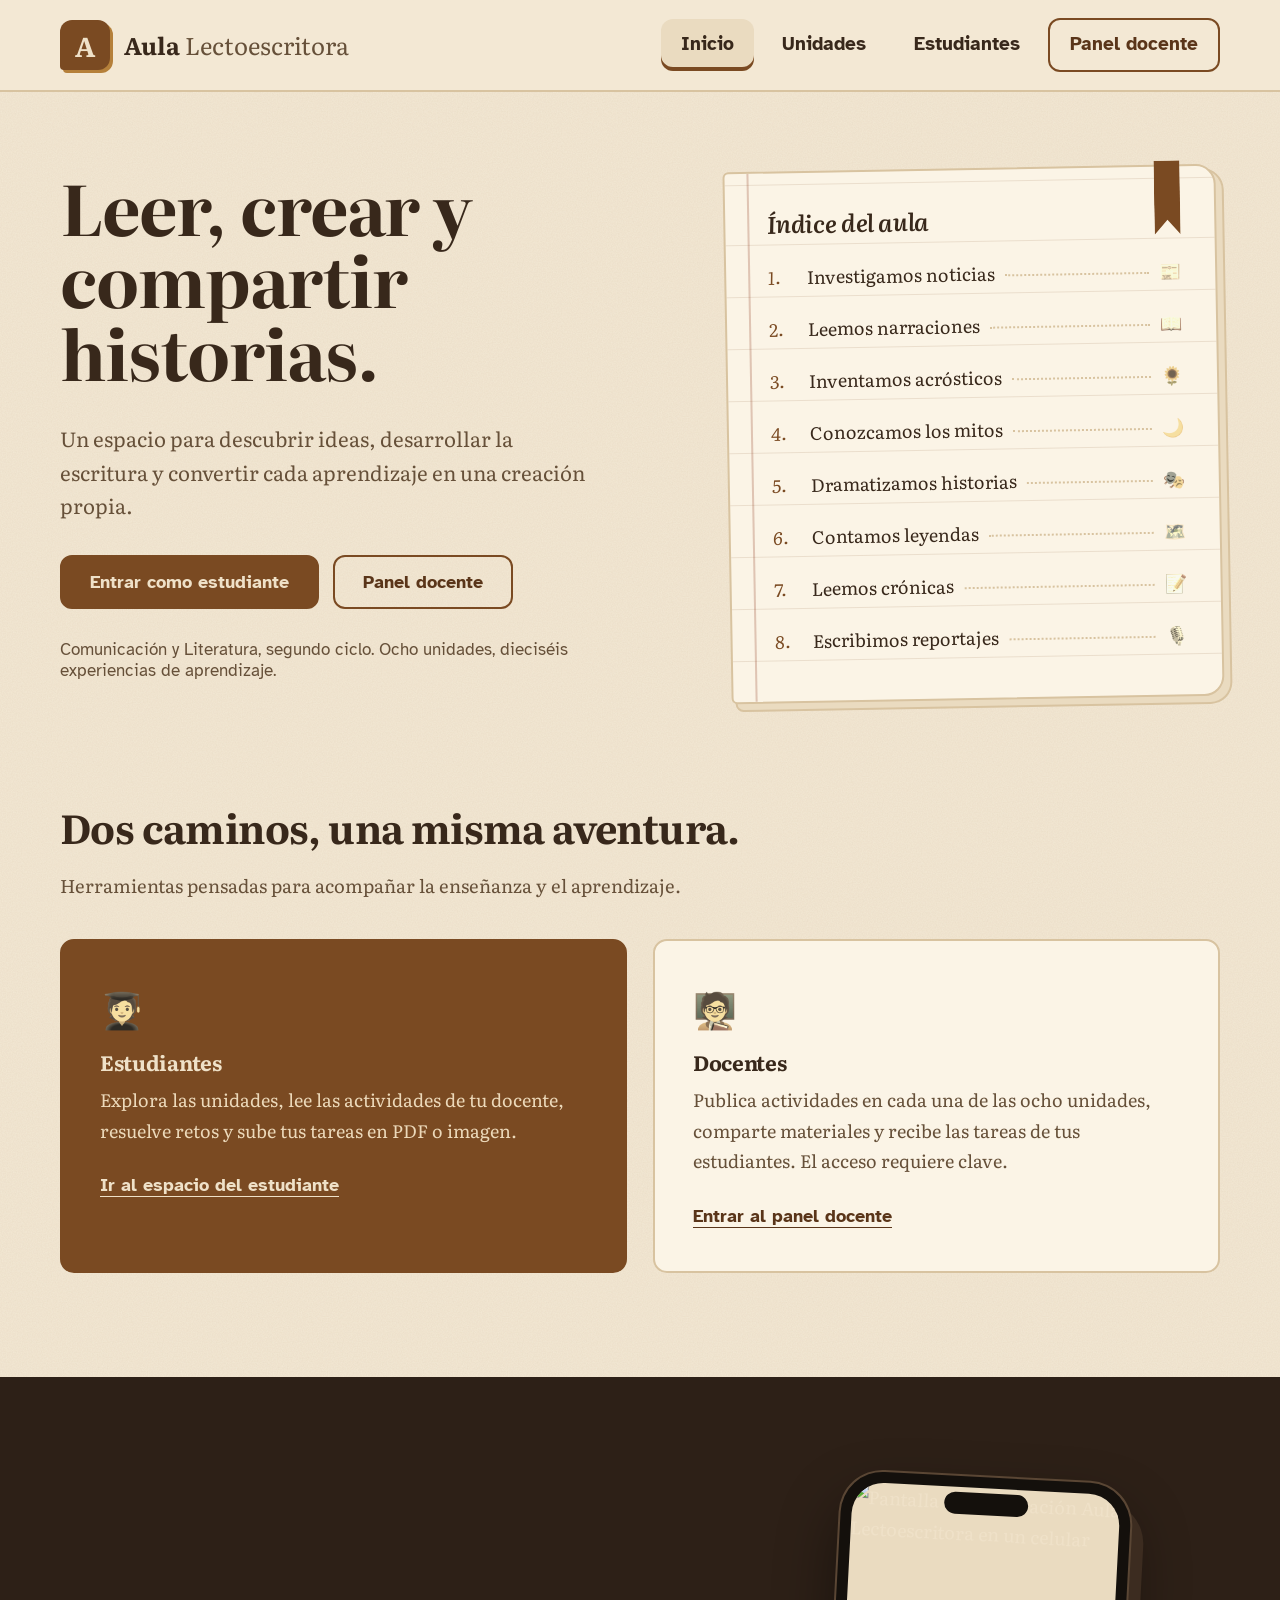
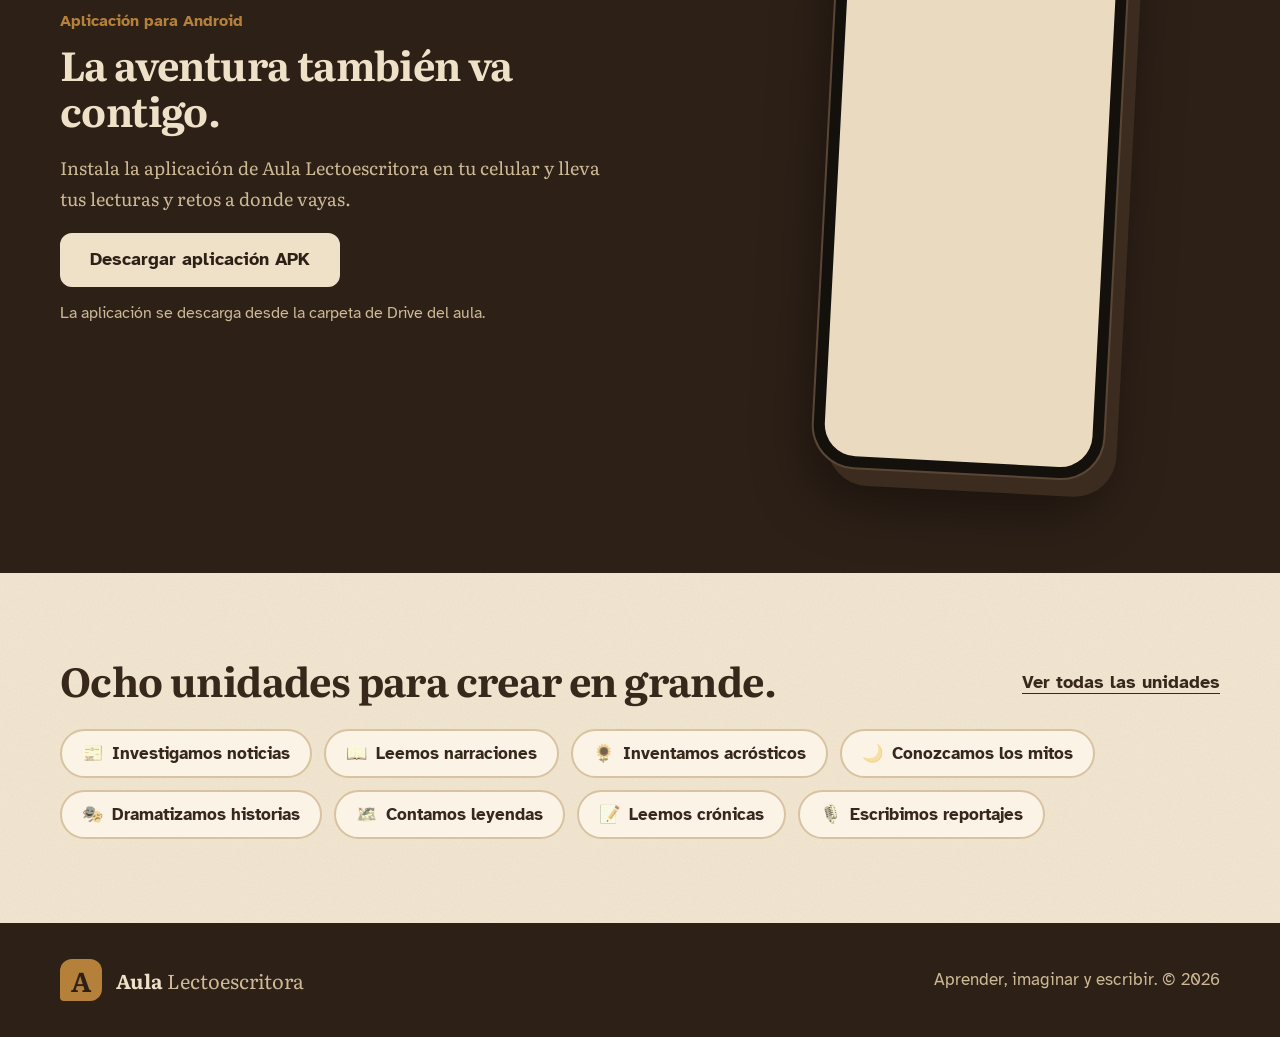
==== commit 0987a176: "Update index.html" ====
--- a/index.html
+++ b/index.html
@@ -1,23 +1,72 @@
 <!doctype html>
 <html lang="es">
 <head>
-<meta charset="utf-8"><meta name="viewport" content="width=device-width, initial-scale=1">
-<meta name="description" content="Aula Lectoescritora: plataforma de aprendizaje de Comunicación y Literatura.">
-<title>Aula Lectoescritora | Inicio</title><link rel="stylesheet" href="styles.css">
+<meta charset="utf-8">
+<meta name="viewport" content="width=device-width, initial-scale=1">
+<title>Aula Lectoescritora | Inicio</title>
+<meta name="description" content="Aula Lectoescritora: plataforma de aprendizaje de Comunicación y Literatura para docentes y estudiantes.">
+<meta name="theme-color" content="#f3e8d4">
+<meta property="og:title" content="Aula Lectoescritora | Inicio"><meta property="og:description" content="Aula Lectoescritora: plataforma de aprendizaje de Comunicación y Literatura para docentes y estudiantes."><meta property="og:type" content="website">
+<link rel="icon" href="assets/favicon.svg" type="image/svg+xml">
+<link rel="preconnect" href="https://fonts.googleapis.com"><link rel="preconnect" href="https://fonts.gstatic.com" crossorigin><link rel="stylesheet" href="https://fonts.googleapis.com/css2?family=Atkinson+Hyperlegible:wght@400;700&family=Literata:ital,opsz,wght@0,7..72,400;0,7..72,600;0,7..72,700;1,7..72,400;1,7..72,600&display=swap">
+<link rel="stylesheet" href="css/styles.css">
 </head>
-<body>
-<header class="topbar"><a class="brand" href="index.html"><span class="brand-mark">A</span><span>Aula<span class="brand-light">Lectoescritora</span></span></a><nav><a href="#como-funciona">Cómo funciona</a><a href="unidades.html">Unidades</a><a class="nav-cta" href="docente.html">Ingresar</a></nav></header>
-<main>
+<body data-page="inicio">
+<a class="skip" href="#contenido">Saltar al contenido</a>
+<header class="topbar">
+<a class="brand" href="index.html"><span class="brand-mark" aria-hidden="true">A</span><span>Aula <span class="brand-light">Lectoescritora</span></span></a>
+<button class="nav-toggle" type="button" aria-expanded="false" aria-controls="menu">Menú</button>
+<nav id="menu" aria-label="Principal"><a href="index.html" aria-current="page">Inicio</a><a href="unidades.html">Unidades</a><a href="estudiante.html">Estudiantes</a><a class="nav-cta" href="docente.html">Panel docente</a></nav>
+</header>
+
+<main id="contenido">
 <section class="hero wrap">
- <div class="hero-copy"><span class="eyebrow">COMUNICACIÓN Y LITERATURA · SEGUNDO CICLO</span><h1>Leer, crear y <em>compartir</em> historias.</h1><p class="lead">Un espacio para descubrir ideas, desarrollar la escritura y convertir cada aprendizaje en una creación propia.</p>
- <div class="hero-actions"><a class="btn btn-primary" href="estudiante.html">Entrar como estudiante <span>→</span></a><a class="btn btn-soft" href="docente.html">Panel docente</a></div>
- <div class="hero-note"><span class="status-dot"></span> 8 unidades · 16 experiencias de aprendizaje</div></div>
- <div class="hero-art"><div class="art-orbit orbit-one"></div><div class="art-orbit orbit-two"></div><div class="phone"><div class="phone-notch"></div><div class="phone-screen"><div class="phone-mini-brand">AULA <b>LECTO</b></div><div class="phone-welcome">¡Hola, lector! <span>☀️</span></div><div class="phone-card purple"><small>UNIDAD 01</small><b>Investigamos noticias</b><span>✍️</span></div><div class="phone-card peach"><small>RETO DE HOY</small><b>Detectives de noticias</b><span>🔎</span></div><div class="phone-progress"><span></span></div><small class="phone-caption">Tu aprendizaje, paso a paso</small></div></div><div class="float-note note-a">✦ Aprende a tu ritmo</div><div class="float-note note-b">📚 ¡Vamos a crear!</div></div>
+  <div>
+    <h1>Leer, crear y compartir historias.</h1>
+    <p class="lead">Un espacio para descubrir ideas, desarrollar la escritura y convertir cada aprendizaje en una creación propia.</p>
+    <div class="hero-actions"><a class="btn btn-primary" href="estudiante.html">Entrar como estudiante</a><a class="btn btn-soft" href="docente.html">Panel docente</a></div>
+    <p class="hero-note">Comunicación y Literatura, segundo ciclo. Ocho unidades, dieciséis experiencias de aprendizaje.</p>
+  </div>
+  <aside class="toc" aria-label="Índice de unidades">
+    <h2>Índice del aula</h2>
+    <ol><li><a href="actividad.html?unidad=1"><span class="toc-n">1.</span><span class="toc-name">Investigamos noticias</span><span class="toc-dots"></span><span class="emo" aria-hidden="true">📰</span></a></li><li><a href="actividad.html?unidad=2"><span class="toc-n">2.</span><span class="toc-name">Leemos narraciones</span><span class="toc-dots"></span><span class="emo" aria-hidden="true">📖</span></a></li><li><a href="actividad.html?unidad=3"><span class="toc-n">3.</span><span class="toc-name">Inventamos acrósticos</span><span class="toc-dots"></span><span class="emo" aria-hidden="true">🌻</span></a></li><li><a href="actividad.html?unidad=4"><span class="toc-n">4.</span><span class="toc-name">Conozcamos los mitos</span><span class="toc-dots"></span><span class="emo" aria-hidden="true">🌙</span></a></li><li><a href="actividad.html?unidad=5"><span class="toc-n">5.</span><span class="toc-name">Dramatizamos historias</span><span class="toc-dots"></span><span class="emo" aria-hidden="true">🎭</span></a></li><li><a href="actividad.html?unidad=6"><span class="toc-n">6.</span><span class="toc-name">Contamos leyendas</span><span class="toc-dots"></span><span class="emo" aria-hidden="true">🗺️</span></a></li><li><a href="actividad.html?unidad=7"><span class="toc-n">7.</span><span class="toc-name">Leemos crónicas</span><span class="toc-dots"></span><span class="emo" aria-hidden="true">📝</span></a></li><li><a href="actividad.html?unidad=8"><span class="toc-n">8.</span><span class="toc-name">Escribimos reportajes</span><span class="toc-dots"></span><span class="emo" aria-hidden="true">🎙️</span></a></li></ol>
+  </aside>
 </section>
-<section class="role-section wrap" id="como-funciona"><div class="section-heading"><span class="eyebrow">TU ESPACIO DE APRENDIZAJE</span><h2>Dos caminos, una misma aventura.</h2><p>Herramientas pensadas para acompañar la enseñanza y el aprendizaje.</p></div>
-<div class="role-grid"><article class="role-card teacher-card"><div class="role-icon">🧑‍🏫</div><span class="eyebrow">PARA ENSEÑAR</span><h3>Panel docente</h3><p>Organiza tus clases, publica actividades, comparte materiales y revisa las entregas de tus estudiantes.</p><a class="text-link" href="docente.html">Explorar panel docente →</a></article><article class="role-card student-card"><div class="role-icon">🧑‍🎓</div><span class="eyebrow">PARA APRENDER</span><h3>Panel estudiante</h3><p>Explora las unidades, resuelve retos, comparte tus creaciones y descubre cuánto has avanzado.</p><a class="text-link" href="estudiante.html">Explorar panel estudiante →</a></article></div></section>
-<section class="app-section"><div class="wrap app-inner"><div><span class="eyebrow">APRENDE DESDE TU CELULAR</span><h2>La aventura también<br>va contigo.</h2><p>Próximamente podrás instalar la aplicación móvil de Aula Lectoescritora en tu dispositivo Android.</p><a class="btn btn-primary" href="#" id="apk-link">Descargar aplicación APK <span>↓</span></a><small class="muted block">El archivo APK se habilitará cuando se publique la primera versión móvil.</small></div><div class="app-placeholder"><div class="app-phone"><div class="app-phone-screen"><div class="app-logo">A</div><b>Aula<br>Lectoescritora</b><span>Tu espacio para aprender</span><div class="app-mini-button">Comenzar</div></div></div><span class="placeholder-label">ESPACIO PARA IMAGEN DE LA APP</span></div></div></section>
-<section class="units-preview wrap"><div><span class="eyebrow">NUESTRO RECORRIDO</span><h2>Ocho unidades para crear en grande.</h2></div><a class="text-link" href="unidades.html">Ver todas las unidades →</a><div class="unit-chips"><span>📰 Noticias</span><span>📖 Narraciones</span><span>🌻 Acrósticos</span><span>🌙 Mitos</span><span>🎭 Dramatización</span><span>🗺️ Leyendas</span><span>📝 Crónicas</span><span>🎙️ Reportajes</span></div></section>
+
+<section class="band wrap" id="como-funciona" style="padding-top:20px">
+  <div class="section-heading"><h2>Dos caminos, una misma aventura.</h2><p>Herramientas pensadas para acompañar la enseñanza y el aprendizaje.</p></div>
+  <div class="role-grid">
+    <article class="role-card student"><span class="role-icon emo" aria-hidden="true">🧑‍🎓</span><h3>Estudiantes</h3><p>Explora las unidades, lee las actividades de tu docente, resuelve retos y sube tus tareas en PDF o imagen.</p><a class="text-link" href="estudiante.html">Ir al espacio del estudiante</a></article>
+    <article class="role-card"><span class="role-icon emo" aria-hidden="true">🧑‍🏫</span><h3>Docentes</h3><p>Publica actividades en cada una de las ocho unidades, comparte materiales y recibe las tareas de tus estudiantes. El acceso requiere clave.</p><a class="text-link" href="docente.html">Entrar al panel docente</a></article>
+  </div>
+</section>
+
+<section class="app-section" id="app">
+  <div class="wrap app-inner">
+    <div>
+      <span class="kicker">Aplicación para Android</span>
+      <h2>La aventura también va contigo.</h2>
+      <p>Instala la aplicación de Aula Lectoescritora en tu celular y lleva tus lecturas y retos a donde vayas.</p>
+      <a class="btn btn-light" href="#" id="apk-link">Descargar aplicación APK</a>
+      <p class="small" id="apk-info">La aplicación se descarga desde la carpeta de Drive del aula.</p>
+    </div>
+    <div class="app-stage">
+      <div class="device">
+        <div class="device-screen">
+          <img id="app-shot" src="assets/app-screen.jpg" alt="Pantalla de la aplicación Aula Lectoescritora en un celular" width="270" height="560">
+          <div class="device-fallback" id="app-fallback" hidden>Aula Lectoescritora<br><small>Tu espacio para aprender</small></div>
+        </div>
+      </div>
+    </div>
+  </div>
+</section>
+
+<section class="band wrap">
+  <div class="units-head"><h2>Ocho unidades para crear en grande.</h2><a class="text-link" href="unidades.html">Ver todas las unidades</a></div>
+  <div class="chips"><a href="actividad.html?unidad=1"><span class="emo" aria-hidden="true">📰</span> Investigamos noticias</a><a href="actividad.html?unidad=2"><span class="emo" aria-hidden="true">📖</span> Leemos narraciones</a><a href="actividad.html?unidad=3"><span class="emo" aria-hidden="true">🌻</span> Inventamos acrósticos</a><a href="actividad.html?unidad=4"><span class="emo" aria-hidden="true">🌙</span> Conozcamos los mitos</a><a href="actividad.html?unidad=5"><span class="emo" aria-hidden="true">🎭</span> Dramatizamos historias</a><a href="actividad.html?unidad=6"><span class="emo" aria-hidden="true">🗺️</span> Contamos leyendas</a><a href="actividad.html?unidad=7"><span class="emo" aria-hidden="true">📝</span> Leemos crónicas</a><a href="actividad.html?unidad=8"><span class="emo" aria-hidden="true">🎙️</span> Escribimos reportajes</a></div>
+</section>
 </main>
-<footer><div class="wrap footer-inner"><a class="brand" href="index.html"><span class="brand-mark">A</span><span>Aula<span class="brand-light">Lectoescritora</span></span></a><span>Aprender, imaginar y escribir. © <span id="year"></span></span></div></footer>
-<script src="app.js"></script></body></html>
+<footer><div class="wrap footer-inner"><a class="brand" href="index.html"><span class="brand-mark" aria-hidden="true">A</span><span>Aula <span class="brand-light">Lectoescritora</span></span></a><span>Aprender, imaginar y escribir. © <span id="year">2026</span></span></div></footer>
+<script src="js/config.js"></script><script src="js/app.js"></script>
+</body>
+</html>
--- a/css/styles.css
+++ b/css/styles.css
@@ -0,0 +1,222 @@
+/* Aula Lectoescritora — tema sepia */
+:root{
+  --paper:#f3e8d4; --paper-2:#eadbc0; --card:#fbf4e6; --field:#fffaf0;
+  --line:#d8c3a0; --line-soft:#e6d7ba;
+  --ink:#38281b; --ink-soft:#665039;
+  --umber:#7a4a22; --umber-dark:#5a3519; --ochre:#b5803a;
+  --espresso:#2d2017; --espresso-2:#3c2c20; --on-dark:#efe1c8; --on-dark-soft:#cdb995;
+  --danger:#8a3418; --ok:#4f5a22;
+  --serif:'Literata',Georgia,'Times New Roman',serif;
+  --sans:'Atkinson Hyperlegible',system-ui,'Segoe UI',Arial,sans-serif;
+  --r:14px;
+}
+*{box-sizing:border-box}
+html{scroll-behavior:smooth;scroll-padding-top:110px}
+body{margin:0;background-color:var(--paper);color:var(--ink);font-family:var(--serif);font-size:18px;line-height:1.7;
+  background-image:url("data:image/svg+xml,%3Csvg xmlns='http://www.w3.org/2000/svg' width='180' height='180'%3E%3Cfilter id='n'%3E%3CfeTurbulence type='fractalNoise' baseFrequency='.8' numOctaves='2' stitchTiles='stitch'/%3E%3CfeColorMatrix values='0 0 0 0 .35 0 0 0 0 .24 0 0 0 0 .12 0 0 0 .1 0'/%3E%3C/filter%3E%3Crect width='100%25' height='100%25' filter='url(%23n)'/%3E%3C/svg%3E")}
+h1,h2,h3{font-family:var(--serif);font-weight:700;line-height:1.15;letter-spacing:-.015em;margin:0 0 .5em;color:var(--ink)}
+h1{font-size:clamp(2.4rem,5.4vw,4.4rem);line-height:1.05}
+h2{font-size:clamp(1.8rem,3.2vw,2.5rem)}
+h3{font-size:1.3rem}
+p{margin:0 0 1em}
+a{color:var(--umber-dark)}
+img{max-width:100%}
+[hidden]{display:none!important}
+.wrap{width:min(1160px,calc(100% - 40px));margin-inline:auto}
+.muted{color:var(--ink-soft)}
+.kicker{display:block;font:700 1rem/1.3 var(--sans);color:var(--umber);margin-bottom:.6rem}
+.emo{filter:sepia(.8) saturate(.9) contrast(.95)}
+:focus-visible{outline:3px solid var(--ochre);outline-offset:3px;border-radius:6px}
+.skip{position:absolute;left:-999px;top:8px;background:var(--umber);color:#fff;padding:10px 16px;border-radius:8px;z-index:20;font-family:var(--sans)}
+.skip:focus{left:8px}
+
+/* ---------- Menú ---------- */
+.topbar{position:sticky;top:0;z-index:10;min-height:92px;padding:0 max(20px,calc((100% - 1160px)/2));display:flex;align-items:center;justify-content:space-between;gap:20px;
+  background:rgba(243,232,212,.95);backdrop-filter:blur(8px);border-bottom:2px solid var(--line)}
+.brand{display:flex;align-items:center;gap:14px;text-decoration:none;color:var(--ink);font:700 1.5rem/1.1 var(--serif)}
+.brand-mark{width:50px;height:50px;display:grid;place-items:center;border-radius:12px 12px 12px 4px;background:var(--umber);color:var(--on-dark);font:700 1.7rem var(--serif);box-shadow:3px 3px 0 var(--ochre)}
+.brand-light{font-weight:400;color:var(--ink-soft)}
+.topbar nav{display:flex;align-items:center;gap:8px}
+.topbar nav a{font:700 1.2rem/1 var(--sans);color:var(--ink);text-decoration:none;padding:15px 20px;border-radius:12px;min-height:52px;display:inline-flex;align-items:center}
+.topbar nav a:hover{background:var(--paper-2)}
+.topbar nav a[aria-current="page"]{background:var(--paper-2);box-shadow:inset 0 -4px 0 var(--umber)}
+.topbar nav .nav-cta{border:2px solid var(--umber);color:var(--umber-dark)}
+.topbar nav .nav-cta:hover{background:var(--umber);color:var(--on-dark)}
+.nav-toggle{display:none;font:700 1.15rem var(--sans);background:var(--umber);color:var(--on-dark);border:0;border-radius:12px;min-height:52px;padding:0 22px;cursor:pointer}
+
+/* ---------- Botones ---------- */
+.btn{display:inline-flex;align-items:center;justify-content:center;gap:10px;min-height:54px;padding:14px 28px;border-radius:12px;border:2px solid var(--umber);font:700 1.1rem/1.2 var(--sans);text-decoration:none;cursor:pointer;transition:background .15s,color .15s}
+.btn-primary{background:var(--umber);color:var(--on-dark)}
+.btn-primary:hover{background:var(--umber-dark);border-color:var(--umber-dark)}
+.btn-soft{background:transparent;color:var(--umber-dark)}
+.btn-soft:hover{background:var(--paper-2)}
+.btn-light{background:var(--on-dark);border-color:var(--on-dark);color:var(--espresso)}
+.btn-light:hover{background:#fff6e2}
+.btn-danger{background:transparent;border-color:var(--danger);color:var(--danger)}
+.btn-danger:hover{background:var(--danger);color:#fff}
+.btn-small{min-height:44px;padding:8px 18px;font-size:1rem}
+.btn[disabled]{opacity:.6;cursor:wait}
+
+/* ---------- Inicio ---------- */
+.hero{display:grid;grid-template-columns:1.1fr .9fr;gap:64px;align-items:center;padding:76px 0 84px}
+.hero h1{max-width:12ch}
+.lead{font-size:1.28rem;line-height:1.65;color:var(--ink-soft);max-width:34rem;margin:22px 0 32px}
+.hero-actions{display:flex;gap:14px;flex-wrap:wrap}
+.hero-note{margin-top:30px;font:1.05rem var(--sans);color:var(--ink-soft)}
+.toc{position:relative;background:var(--card);border:2px solid var(--line);border-radius:6px 20px 20px 6px;padding:36px 34px 28px 42px;transform:rotate(-1deg);
+  box-shadow:6px 6px 0 var(--paper-2),6px 6px 0 2px var(--line);
+  background-image:repeating-linear-gradient(transparent 0 51px,rgba(122,74,34,.13) 51px 52px);background-position:0 20px}
+.toc::before{content:"";position:absolute;top:0;bottom:0;left:22px;width:2px;background:rgba(138,52,24,.25)}
+.toc::after{content:"";position:absolute;top:-6px;right:34px;width:26px;height:74px;background:var(--umber);clip-path:polygon(0 0,100% 0,100% 100%,50% 80%,0 100%)}
+.toc h2{font-size:1.5rem;margin-bottom:20px;font-style:italic;font-weight:600}
+.toc ol{list-style:none;margin:0;padding:0}
+.toc li a{display:flex;align-items:baseline;gap:10px;min-height:52px;padding:8px 0;text-decoration:none;color:var(--ink);font-size:1.12rem;line-height:1.3}
+.toc li a:hover .toc-name{text-decoration:underline;text-decoration-thickness:2px}
+.toc-n{font-style:italic;color:var(--umber);min-width:1.6em}
+.toc-dots{flex:1;border-bottom:2px dotted var(--line);transform:translateY(-4px);min-width:16px}
+.band{padding:84px 0}
+.section-heading{max-width:44rem;margin:0 0 38px}
+.section-heading p{color:var(--ink-soft);font-size:1.15rem}
+.role-grid{display:grid;grid-template-columns:1fr 1fr;gap:26px}
+.role-card{border-radius:var(--r);padding:38px 38px 34px;border:2px solid var(--line);background:var(--card)}
+.role-card p{color:var(--ink-soft)}
+.role-card.student{background:var(--umber);border-color:var(--umber);color:var(--on-dark)}
+.role-card.student h3,.role-card.student .kicker{color:var(--on-dark)}
+.role-card.student p{color:#ecd9ba}
+.role-icon{font-size:2.2rem;margin-bottom:12px;display:block}
+.text-link{display:inline-block;font:700 1.15rem var(--sans);color:inherit;text-underline-offset:5px;padding:10px 0}
+.role-card:not(.student) .text-link{color:var(--umber-dark)}
+.app-section{background:var(--espresso);color:var(--on-dark);padding:88px 0;margin-block:20px 0}
+.app-inner{display:grid;grid-template-columns:1.1fr .9fr;gap:56px;align-items:center}
+.app-section h2{color:var(--on-dark)}
+.app-section .kicker{color:var(--ochre)}
+.app-section p{color:var(--on-dark-soft);max-width:34rem}
+.app-section .small{font:1rem var(--sans);color:var(--on-dark-soft);margin-top:16px}
+.app-stage{display:grid;place-items:center;padding:12px}
+.device{position:relative;width:min(290px,72vw);aspect-ratio:9/18.5;background:#14100c;border-radius:42px;padding:11px;box-shadow:0 0 0 2px #5a4634,14px 18px 0 var(--espresso-2),0 30px 60px rgba(0,0,0,.45);transform:rotate(3deg)}
+.device::before{content:"";position:absolute;top:16px;left:50%;transform:translateX(-50%);width:84px;height:22px;background:#14100c;border-radius:14px;z-index:2}
+.device-screen{width:100%;height:100%;border-radius:32px;overflow:hidden;background:var(--paper-2);display:grid;place-items:center}
+.device-screen img{width:100%;height:100%;object-fit:cover;object-position:top center;display:block}
+.device-fallback{padding:24px;text-align:center;font:700 1.2rem var(--serif);color:var(--umber-dark)}
+.chips{display:flex;flex-wrap:wrap;gap:12px;margin-top:6px}
+.chips a{font:700 1.08rem var(--sans);text-decoration:none;color:var(--ink);background:var(--card);border:2px solid var(--line);border-radius:999px;padding:12px 20px;min-height:48px;display:inline-flex;align-items:center;gap:8px}
+.chips a:hover{border-color:var(--umber);background:var(--paper-2)}
+.units-head{display:flex;justify-content:space-between;align-items:end;gap:20px;flex-wrap:wrap;margin-bottom:26px}
+.units-head h2{margin:0}
+
+/* ---------- Páginas interiores ---------- */
+.dashboard{padding:56px 0 90px}
+.page-head{display:flex;justify-content:space-between;gap:24px;align-items:flex-start;flex-wrap:wrap;margin-bottom:34px}
+.page-head p{max-width:40rem;font-size:1.15rem}
+.panel{background:var(--card);border:2px solid var(--line);border-radius:var(--r);padding:32px}
+.panel-title{display:flex;justify-content:space-between;align-items:flex-start;gap:16px;margin-bottom:22px;flex-wrap:wrap}
+.panel-title h2{margin:0;font-size:1.7rem}
+.tag{display:inline-flex;align-items:center;gap:6px;background:var(--paper-2);color:var(--umber-dark);border-radius:999px;padding:5px 14px;font:700 .98rem var(--sans)}
+.unit-grid{display:grid;grid-template-columns:repeat(4,1fr);gap:18px;margin-bottom:46px}
+.unit-card{display:flex;flex-direction:column;gap:6px;padding:24px 22px;background:var(--card);border:2px solid var(--line);border-radius:var(--r);text-decoration:none;color:var(--ink);min-height:210px;transition:border-color .15s,background .15s}
+.unit-card:hover{border-color:var(--umber);background:#fff7e8}
+.unit-emoji{width:56px;height:56px;display:grid;place-items:center;font-size:1.8rem;background:var(--paper-2);border-radius:50%;margin-bottom:8px}
+.unit-card small{font:700 .98rem var(--sans);color:var(--umber)}
+.unit-card b{font:700 1.2rem/1.25 var(--serif)}
+.unit-card .prod{font-size:.98rem;color:var(--ink-soft);line-height:1.45;margin-top:auto}
+.route{counter-reset:s;display:grid;grid-template-columns:repeat(3,1fr);gap:16px;list-style:none;margin:20px 0 0;padding:0}
+.route li{counter-increment:s;position:relative;padding:18px 18px 18px 64px;background:var(--paper);border:2px solid var(--line-soft);border-radius:12px;font:700 1.1rem/1.3 var(--sans);min-height:76px;display:flex;align-items:center}
+.route li::before{content:counter(s);position:absolute;left:16px;top:50%;transform:translateY(-50%);width:34px;height:34px;border-radius:50%;background:var(--umber);color:var(--on-dark);display:grid;place-items:center;font:700 1.05rem var(--serif)}
+.banner{display:grid;grid-template-columns:1fr auto;gap:30px;align-items:center;background:var(--espresso);color:var(--on-dark);border-radius:var(--r);padding:40px 44px;margin-bottom:46px}
+.banner h2{color:var(--on-dark)}
+.banner p{color:var(--on-dark-soft);max-width:36rem}
+.banner .big{font-size:4rem}
+.filters{display:flex;flex-wrap:wrap;gap:10px;margin-bottom:24px}
+.filters button{font:700 1.02rem var(--sans);background:var(--card);color:var(--ink);border:2px solid var(--line);border-radius:999px;padding:10px 18px;min-height:46px;cursor:pointer}
+.filters button:hover{border-color:var(--umber)}
+.filters button[aria-pressed="true"]{background:var(--umber);color:var(--on-dark);border-color:var(--umber)}
+.acts{display:grid;gap:16px}
+.act{background:var(--field);border:2px solid var(--line-soft);border-left:6px solid var(--umber);border-radius:12px;padding:22px 26px}
+.act-top{display:flex;justify-content:space-between;gap:12px;flex-wrap:wrap;margin-bottom:8px}
+.due{font:700 1rem var(--sans);color:var(--danger)}
+.act h3{margin-bottom:.35em}
+.act-obj,.act-ins{margin-bottom:.6em}
+.act-ins{white-space:pre-line;color:var(--ink-soft)}
+.act-links{display:flex;gap:12px;flex-wrap:wrap;align-items:center;margin-top:12px}
+.chip-link{font:700 1.02rem var(--sans);color:var(--umber-dark);border:2px solid var(--umber);border-radius:10px;padding:10px 16px;min-height:46px;display:inline-flex;align-items:center;text-decoration:none;max-width:100%;overflow-wrap:anywhere}
+.chip-link:hover{background:var(--umber);color:var(--on-dark)}
+.chip-link.strong{background:var(--umber);color:var(--on-dark)}
+.chip-link.strong:hover{background:var(--umber-dark)}
+.empty{padding:26px;border:2px dashed var(--line);border-radius:12px;color:var(--ink-soft);text-align:center;margin:0}
+.empty.error{color:var(--danger);border-color:var(--danger)}
+
+/* ---------- Formularios ---------- */
+form label{display:block;font:700 1.05rem var(--sans);margin-bottom:18px;color:var(--ink)}
+input,select,textarea{display:block;width:100%;margin-top:8px;padding:12px 14px;min-height:52px;font:400 1.08rem var(--sans);color:var(--ink);background:var(--field);border:2px solid var(--line);border-radius:10px}
+textarea{resize:vertical;line-height:1.5}
+input:focus,select:focus,textarea:focus{outline:3px solid var(--ochre);outline-offset:1px;border-color:var(--umber)}
+.form-row{display:grid;grid-template-columns:1fr 1fr;gap:18px}
+.hint{font:1rem/1.5 var(--sans);color:var(--ink-soft)}
+.feedback{font:700 1.08rem/1.5 var(--sans);margin:16px 0 0;min-height:1.5em}
+.feedback.ok{color:var(--ok)}
+.feedback.bad{color:var(--danger)}
+.dropzone{position:relative;display:flex!important;align-items:center;gap:14px;padding:18px;border:2px dashed var(--umber);border-radius:12px;background:var(--field);cursor:pointer;margin-top:8px}
+.dropzone:hover{background:#fff4de}
+.dropzone input{position:absolute;inset:0;opacity:0;cursor:pointer;margin:0;min-height:0;width:100%;height:100%}
+.dropzone:focus-within{outline:3px solid var(--ochre);outline-offset:2px}
+.dropzone .ico{font-size:1.9rem}
+.dropzone .t{font:700 1.08rem/1.3 var(--sans)}
+.dropzone .t small{display:block;font-weight:400;color:var(--ink-soft);font-size:.98rem;margin-top:2px;overflow-wrap:anywhere}
+.demo-banner{background:var(--paper-2);border:2px dashed var(--ochre);border-radius:12px;padding:14px 18px;font:1.02rem/1.5 var(--sans);margin-bottom:26px}
+.gate{min-height:56vh;display:grid;place-items:center;padding:40px 0}
+.gate-card{width:min(480px,100%);text-align:center}
+.gate-card .lock{font-size:2.6rem}
+.gate-card form{text-align:left;margin-top:22px}
+.gate-card input{text-align:center;font-size:1.4rem;letter-spacing:.3em}
+.dash-layout{display:grid;grid-template-columns:1.25fr .75fr;gap:26px;align-items:start;margin-bottom:34px}
+.teacher-units{display:grid;grid-template-columns:repeat(2,1fr);gap:12px;margin:18px 0 0}
+.teacher-units button{display:flex;align-items:center;gap:12px;text-align:left;font:700 1.02rem/1.25 var(--sans);color:var(--ink);background:var(--field);border:2px solid var(--line);border-radius:12px;padding:12px 14px;min-height:64px;cursor:pointer}
+.teacher-units button:hover{border-color:var(--umber)}
+.teacher-units small{display:block;font-weight:400;color:var(--ink-soft)}
+.side-links{display:grid;gap:12px;margin-top:22px}
+.logout{font:700 1.05rem var(--sans);background:none;border:0;color:var(--umber-dark);text-decoration:underline;text-underline-offset:4px;cursor:pointer;padding:10px 0;min-height:44px}
+
+/* ---------- Actividad ---------- */
+.back-link{display:inline-block;font:700 1.15rem var(--sans);margin-bottom:22px;padding:8px 0}
+.activity-layout{display:grid;grid-template-columns:1.3fr .7fr;gap:26px;align-items:start;margin-bottom:34px}
+.progress-track{height:12px;border-radius:99px;background:var(--paper-2);border:1px solid var(--line);overflow:hidden;flex:1}
+.progress-track span{display:block;height:100%;width:16%;background:var(--umber);transition:width .25s}
+.route-progress{display:flex;align-items:center;gap:16px;margin:22px 0}
+.route-progress b{font:700 1.05rem var(--sans);white-space:nowrap}
+.stage-content{background:var(--field);border:2px solid var(--line-soft);border-radius:12px;padding:26px;min-height:190px}
+.stage-content .kicker{margin-bottom:.3rem}
+.stage-controls{display:flex;gap:12px;flex-wrap:wrap;margin-top:22px}
+.stage-controls .btn[disabled]{opacity:.45;cursor:not-allowed}
+
+/* ---------- Pie ---------- */
+footer{background:var(--espresso);color:var(--on-dark-soft);padding:36px 0;font:1.05rem var(--sans)}
+footer .brand{color:var(--on-dark);font-size:1.25rem}
+footer .brand-light{color:var(--on-dark-soft)}
+footer .brand-mark{width:42px;height:42px;box-shadow:none;background:var(--ochre);color:var(--espresso)}
+.footer-inner{display:flex;justify-content:space-between;align-items:center;gap:18px;flex-wrap:wrap}
+
+/* ---------- Adaptación ---------- */
+@media(max-width:1000px){
+  .unit-grid{grid-template-columns:repeat(2,1fr)}
+  .hero,.app-inner,.dash-layout,.activity-layout{grid-template-columns:1fr}
+  .hero{gap:46px;padding:48px 0 60px}
+  .route{grid-template-columns:repeat(2,1fr)}
+}
+@media(max-width:860px){
+  .topbar{flex-wrap:wrap;padding-block:12px}
+  .nav-toggle{display:inline-flex;align-items:center}
+  .topbar nav{display:none;flex-direction:column;align-items:stretch;width:100%;gap:6px;padding-bottom:14px}
+  .topbar nav.open{display:flex}
+  .topbar nav a{font-size:1.3rem;min-height:58px;border:2px solid var(--line-soft)}
+}
+@media(max-width:640px){
+  body{font-size:17px}
+  .role-grid,.form-row,.teacher-units,.route{grid-template-columns:1fr}
+  .unit-grid{grid-template-columns:1fr}
+  .unit-card{min-height:0}
+  .panel{padding:22px 18px}
+  .banner{grid-template-columns:1fr;padding:30px 24px}
+  .brand{font-size:1.25rem}
+  .toc{padding:30px 22px 22px 34px}
+}
+@media(prefers-reduced-motion:reduce){*{transition:none!important;scroll-behavior:auto!important}}
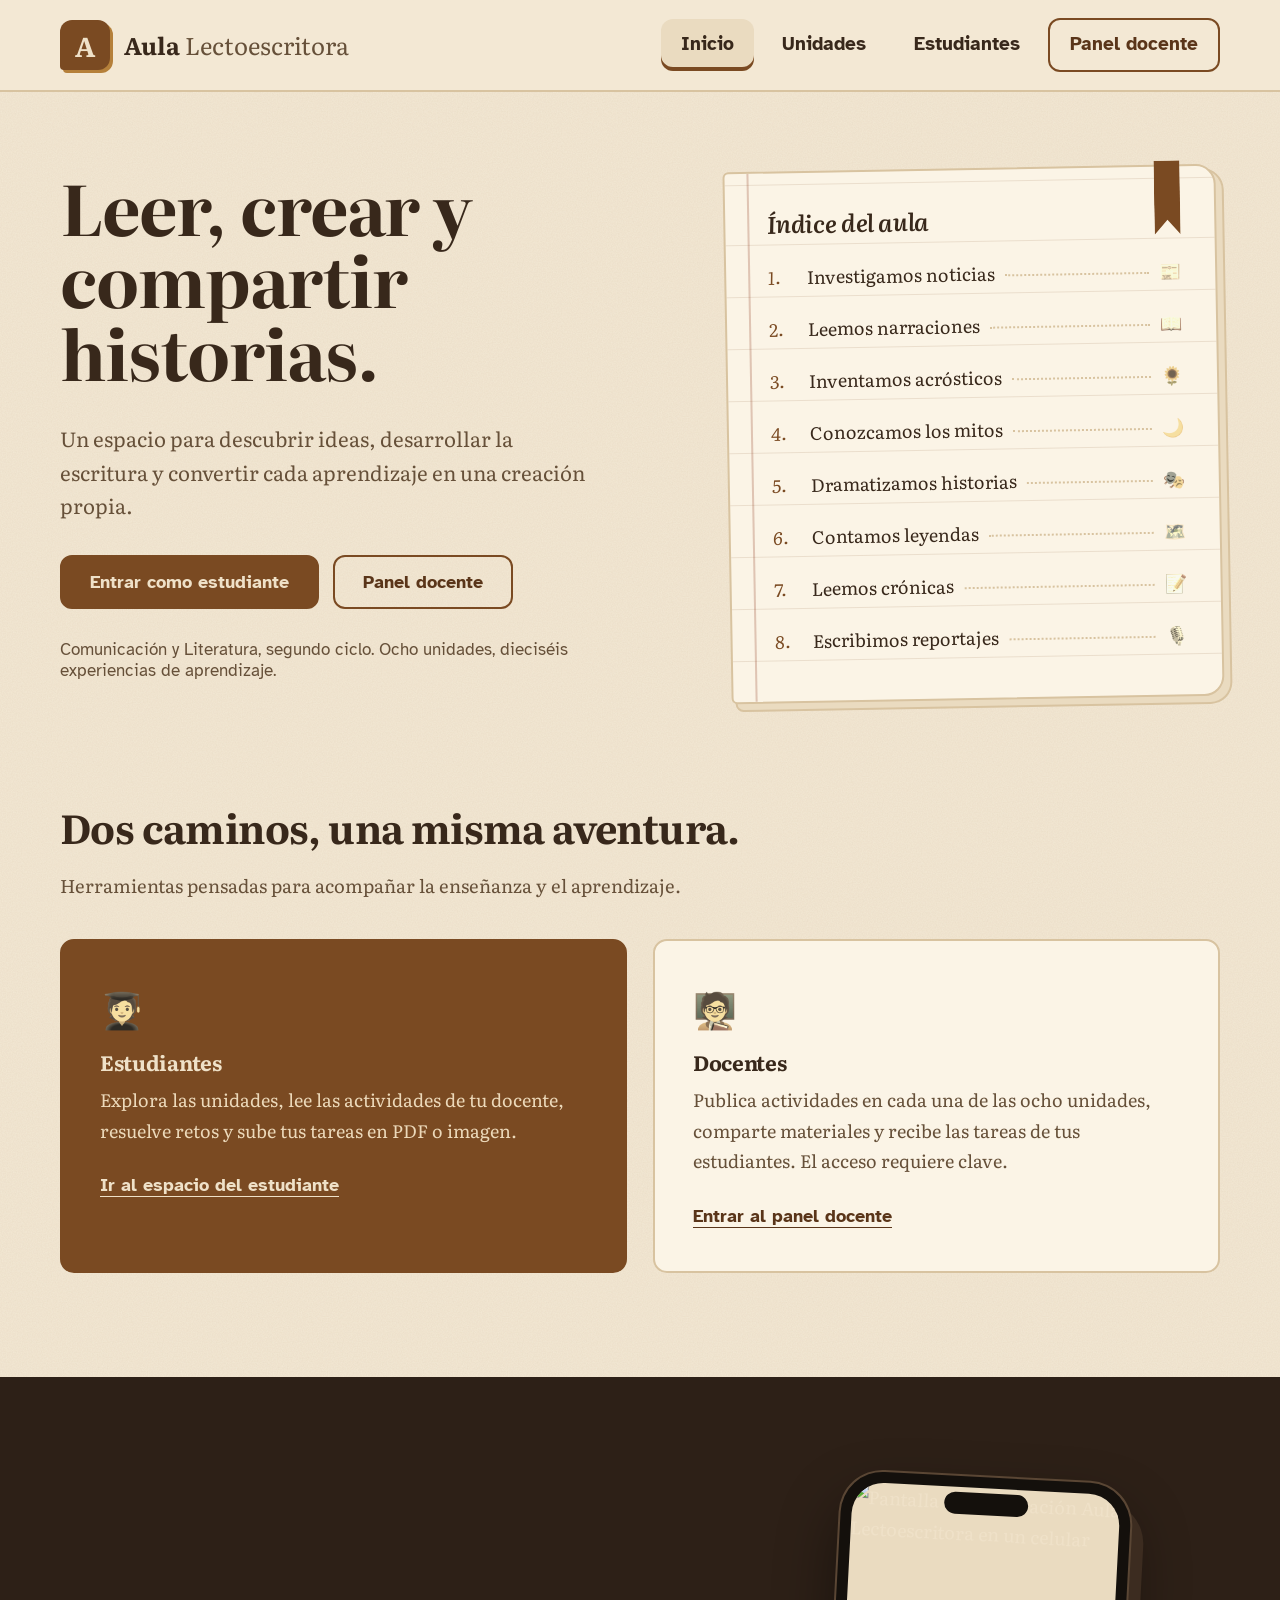
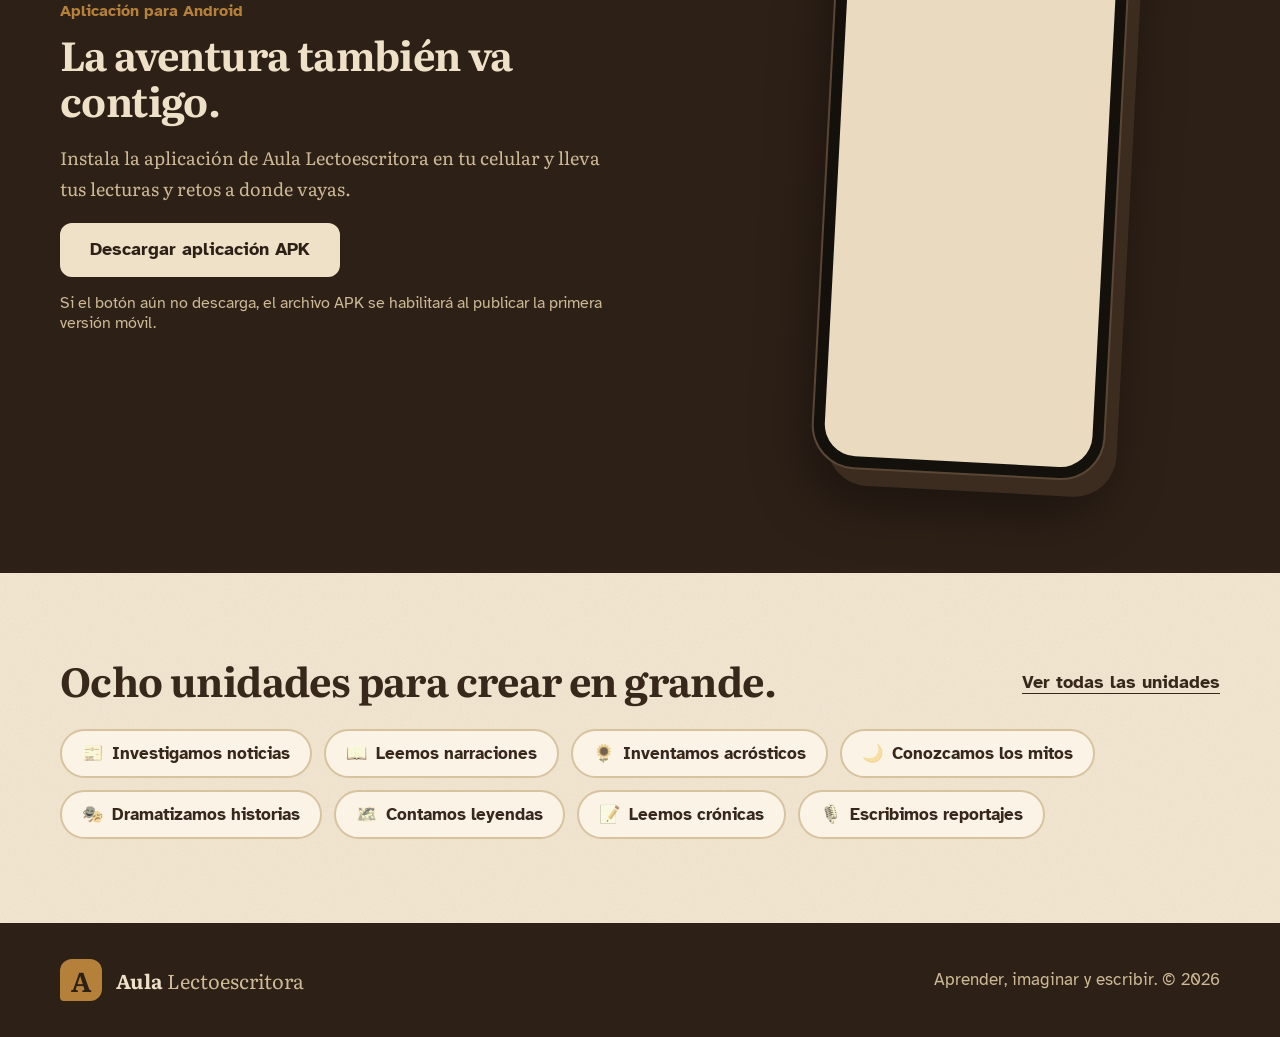
==== commit 75109835: "Update index.html" ====
--- a/index.html
+++ b/index.html
@@ -48,7 +48,7 @@
       <h2>La aventura también va contigo.</h2>
       <p>Instala la aplicación de Aula Lectoescritora en tu celular y lleva tus lecturas y retos a donde vayas.</p>
       <a class="btn btn-light" href="#" id="apk-link">Descargar aplicación APK</a>
-      <p class="small" id="apk-info">La aplicación se descarga desde la carpeta de Drive del aula.</p>
+      <p class="small">Si el botón aún no descarga, el archivo APK se habilitará al publicar la primera versión móvil.</p>
     </div>
     <div class="app-stage">
       <div class="device">
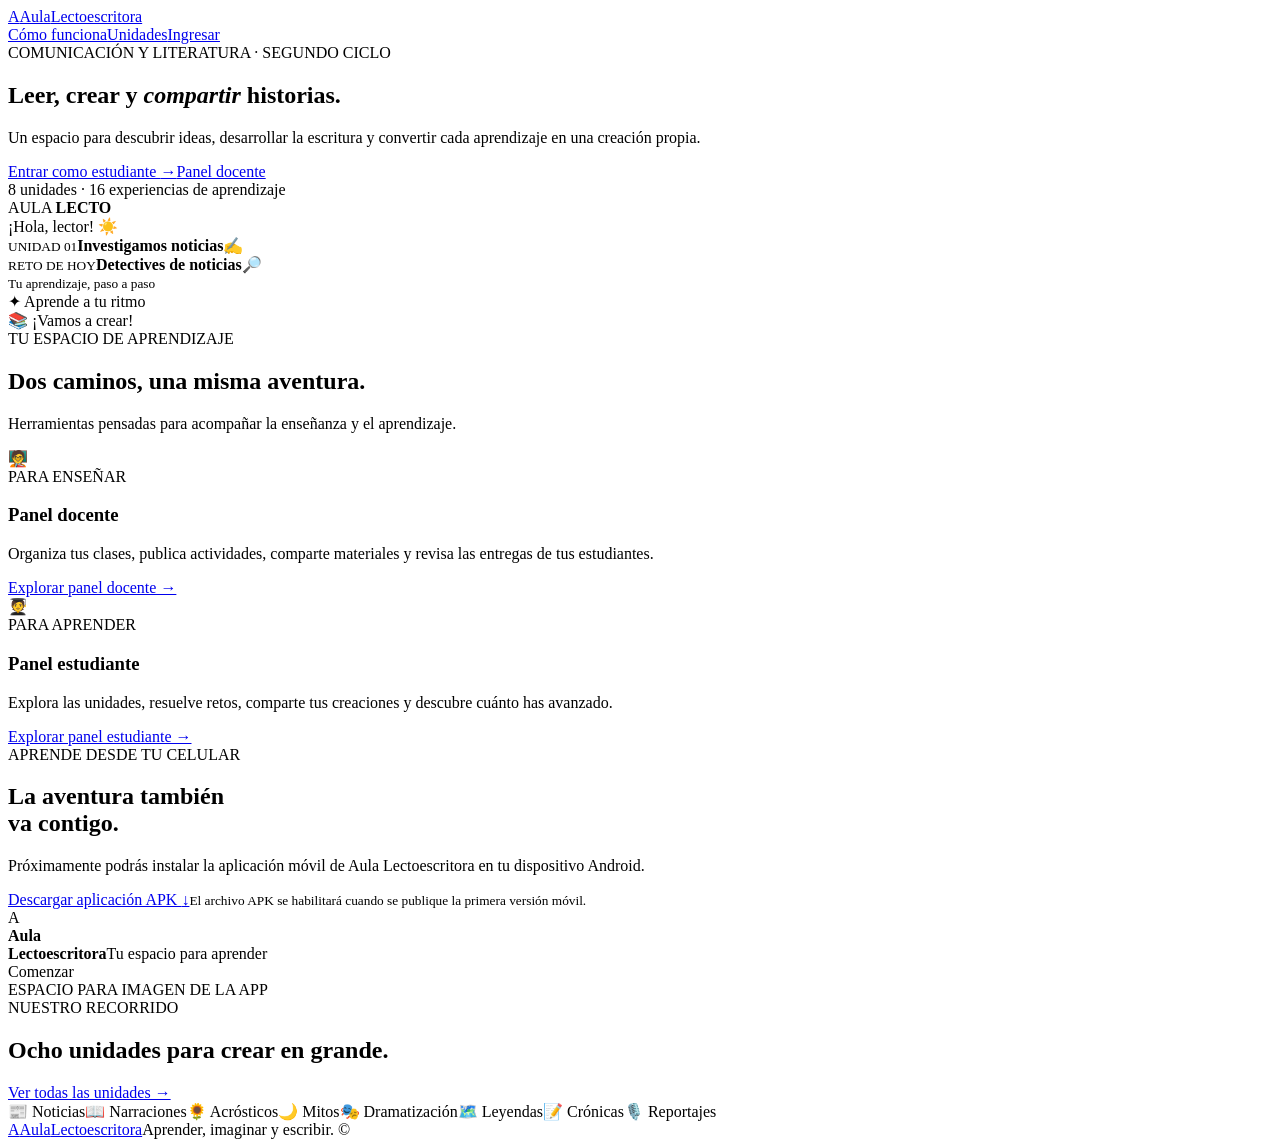
==== commit 7ec8f72b: "Update index.html" ====
--- a/index.html
+++ b/index.html
@@ -1,72 +1,23 @@
 <!doctype html>
 <html lang="es">
 <head>
-<meta charset="utf-8">
-<meta name="viewport" content="width=device-width, initial-scale=1">
-<title>Aula Lectoescritora | Inicio</title>
-<meta name="description" content="Aula Lectoescritora: plataforma de aprendizaje de Comunicación y Literatura para docentes y estudiantes.">
-<meta name="theme-color" content="#f3e8d4">
-<meta property="og:title" content="Aula Lectoescritora | Inicio"><meta property="og:description" content="Aula Lectoescritora: plataforma de aprendizaje de Comunicación y Literatura para docentes y estudiantes."><meta property="og:type" content="website">
-<link rel="icon" href="assets/favicon.svg" type="image/svg+xml">
-<link rel="preconnect" href="https://fonts.googleapis.com"><link rel="preconnect" href="https://fonts.gstatic.com" crossorigin><link rel="stylesheet" href="https://fonts.googleapis.com/css2?family=Atkinson+Hyperlegible:wght@400;700&family=Literata:ital,opsz,wght@0,7..72,400;0,7..72,600;0,7..72,700;1,7..72,400;1,7..72,600&display=swap">
-<link rel="stylesheet" href="css/styles.css">
+<meta charset="utf-8"><meta name="viewport" content="width=device-width, initial-scale=1">
+<meta name="description" content="Aula Lectoescritora: plataforma de aprendizaje de Comunicación y Literatura.">
+<title>Aula Lectoescritora | Inicio</title><link rel="stylesheet" href="styles.css">
 </head>
-<body data-page="inicio">
-<a class="skip" href="#contenido">Saltar al contenido</a>
-<header class="topbar">
-<a class="brand" href="index.html"><span class="brand-mark" aria-hidden="true">A</span><span>Aula <span class="brand-light">Lectoescritora</span></span></a>
-<button class="nav-toggle" type="button" aria-expanded="false" aria-controls="menu">Menú</button>
-<nav id="menu" aria-label="Principal"><a href="index.html" aria-current="page">Inicio</a><a href="unidades.html">Unidades</a><a href="estudiante.html">Estudiantes</a><a class="nav-cta" href="docente.html">Panel docente</a></nav>
-</header>
-
-<main id="contenido">
+<body>
+<header class="topbar"><a class="brand" href="index.html"><span class="brand-mark">A</span><span>Aula<span class="brand-light">Lectoescritora</span></span></a><nav><a href="#como-funciona">Cómo funciona</a><a href="unidades.html">Unidades</a><a class="nav-cta" href="docente.html">Ingresar</a></nav></header>
+<main>
 <section class="hero wrap">
-  <div>
-    <h1>Leer, crear y compartir historias.</h1>
-    <p class="lead">Un espacio para descubrir ideas, desarrollar la escritura y convertir cada aprendizaje en una creación propia.</p>
-    <div class="hero-actions"><a class="btn btn-primary" href="estudiante.html">Entrar como estudiante</a><a class="btn btn-soft" href="docente.html">Panel docente</a></div>
-    <p class="hero-note">Comunicación y Literatura, segundo ciclo. Ocho unidades, dieciséis experiencias de aprendizaje.</p>
-  </div>
-  <aside class="toc" aria-label="Índice de unidades">
-    <h2>Índice del aula</h2>
-    <ol><li><a href="actividad.html?unidad=1"><span class="toc-n">1.</span><span class="toc-name">Investigamos noticias</span><span class="toc-dots"></span><span class="emo" aria-hidden="true">📰</span></a></li><li><a href="actividad.html?unidad=2"><span class="toc-n">2.</span><span class="toc-name">Leemos narraciones</span><span class="toc-dots"></span><span class="emo" aria-hidden="true">📖</span></a></li><li><a href="actividad.html?unidad=3"><span class="toc-n">3.</span><span class="toc-name">Inventamos acrósticos</span><span class="toc-dots"></span><span class="emo" aria-hidden="true">🌻</span></a></li><li><a href="actividad.html?unidad=4"><span class="toc-n">4.</span><span class="toc-name">Conozcamos los mitos</span><span class="toc-dots"></span><span class="emo" aria-hidden="true">🌙</span></a></li><li><a href="actividad.html?unidad=5"><span class="toc-n">5.</span><span class="toc-name">Dramatizamos historias</span><span class="toc-dots"></span><span class="emo" aria-hidden="true">🎭</span></a></li><li><a href="actividad.html?unidad=6"><span class="toc-n">6.</span><span class="toc-name">Contamos leyendas</span><span class="toc-dots"></span><span class="emo" aria-hidden="true">🗺️</span></a></li><li><a href="actividad.html?unidad=7"><span class="toc-n">7.</span><span class="toc-name">Leemos crónicas</span><span class="toc-dots"></span><span class="emo" aria-hidden="true">📝</span></a></li><li><a href="actividad.html?unidad=8"><span class="toc-n">8.</span><span class="toc-name">Escribimos reportajes</span><span class="toc-dots"></span><span class="emo" aria-hidden="true">🎙️</span></a></li></ol>
-  </aside>
+ <div class="hero-copy"><span class="eyebrow">COMUNICACIÓN Y LITERATURA · SEGUNDO CICLO</span><h1>Leer, crear y <em>compartir</em> historias.</h1><p class="lead">Un espacio para descubrir ideas, desarrollar la escritura y convertir cada aprendizaje en una creación propia.</p>
+ <div class="hero-actions"><a class="btn btn-primary" href="estudiante.html">Entrar como estudiante <span>→</span></a><a class="btn btn-soft" href="docente.html">Panel docente</a></div>
+ <div class="hero-note"><span class="status-dot"></span> 8 unidades · 16 experiencias de aprendizaje</div></div>
+ <div class="hero-art"><div class="art-orbit orbit-one"></div><div class="art-orbit orbit-two"></div><div class="phone"><div class="phone-notch"></div><div class="phone-screen"><div class="phone-mini-brand">AULA <b>LECTO</b></div><div class="phone-welcome">¡Hola, lector! <span>☀️</span></div><div class="phone-card purple"><small>UNIDAD 01</small><b>Investigamos noticias</b><span>✍️</span></div><div class="phone-card peach"><small>RETO DE HOY</small><b>Detectives de noticias</b><span>🔎</span></div><div class="phone-progress"><span></span></div><small class="phone-caption">Tu aprendizaje, paso a paso</small></div></div><div class="float-note note-a">✦ Aprende a tu ritmo</div><div class="float-note note-b">📚 ¡Vamos a crear!</div></div>
 </section>
-
-<section class="band wrap" id="como-funciona" style="padding-top:20px">
-  <div class="section-heading"><h2>Dos caminos, una misma aventura.</h2><p>Herramientas pensadas para acompañar la enseñanza y el aprendizaje.</p></div>
-  <div class="role-grid">
-    <article class="role-card student"><span class="role-icon emo" aria-hidden="true">🧑‍🎓</span><h3>Estudiantes</h3><p>Explora las unidades, lee las actividades de tu docente, resuelve retos y sube tus tareas en PDF o imagen.</p><a class="text-link" href="estudiante.html">Ir al espacio del estudiante</a></article>
-    <article class="role-card"><span class="role-icon emo" aria-hidden="true">🧑‍🏫</span><h3>Docentes</h3><p>Publica actividades en cada una de las ocho unidades, comparte materiales y recibe las tareas de tus estudiantes. El acceso requiere clave.</p><a class="text-link" href="docente.html">Entrar al panel docente</a></article>
-  </div>
-</section>
-
-<section class="app-section" id="app">
-  <div class="wrap app-inner">
-    <div>
-      <span class="kicker">Aplicación para Android</span>
-      <h2>La aventura también va contigo.</h2>
-      <p>Instala la aplicación de Aula Lectoescritora en tu celular y lleva tus lecturas y retos a donde vayas.</p>
-      <a class="btn btn-light" href="#" id="apk-link">Descargar aplicación APK</a>
-      <p class="small">Si el botón aún no descarga, el archivo APK se habilitará al publicar la primera versión móvil.</p>
-    </div>
-    <div class="app-stage">
-      <div class="device">
-        <div class="device-screen">
-          <img id="app-shot" src="assets/app-screen.jpg" alt="Pantalla de la aplicación Aula Lectoescritora en un celular" width="270" height="560">
-          <div class="device-fallback" id="app-fallback" hidden>Aula Lectoescritora<br><small>Tu espacio para aprender</small></div>
-        </div>
-      </div>
-    </div>
-  </div>
-</section>
-
-<section class="band wrap">
-  <div class="units-head"><h2>Ocho unidades para crear en grande.</h2><a class="text-link" href="unidades.html">Ver todas las unidades</a></div>
-  <div class="chips"><a href="actividad.html?unidad=1"><span class="emo" aria-hidden="true">📰</span> Investigamos noticias</a><a href="actividad.html?unidad=2"><span class="emo" aria-hidden="true">📖</span> Leemos narraciones</a><a href="actividad.html?unidad=3"><span class="emo" aria-hidden="true">🌻</span> Inventamos acrósticos</a><a href="actividad.html?unidad=4"><span class="emo" aria-hidden="true">🌙</span> Conozcamos los mitos</a><a href="actividad.html?unidad=5"><span class="emo" aria-hidden="true">🎭</span> Dramatizamos historias</a><a href="actividad.html?unidad=6"><span class="emo" aria-hidden="true">🗺️</span> Contamos leyendas</a><a href="actividad.html?unidad=7"><span class="emo" aria-hidden="true">📝</span> Leemos crónicas</a><a href="actividad.html?unidad=8"><span class="emo" aria-hidden="true">🎙️</span> Escribimos reportajes</a></div>
-</section>
+<section class="role-section wrap" id="como-funciona"><div class="section-heading"><span class="eyebrow">TU ESPACIO DE APRENDIZAJE</span><h2>Dos caminos, una misma aventura.</h2><p>Herramientas pensadas para acompañar la enseñanza y el aprendizaje.</p></div>
+<div class="role-grid"><article class="role-card teacher-card"><div class="role-icon">🧑‍🏫</div><span class="eyebrow">PARA ENSEÑAR</span><h3>Panel docente</h3><p>Organiza tus clases, publica actividades, comparte materiales y revisa las entregas de tus estudiantes.</p><a class="text-link" href="docente.html">Explorar panel docente →</a></article><article class="role-card student-card"><div class="role-icon">🧑‍🎓</div><span class="eyebrow">PARA APRENDER</span><h3>Panel estudiante</h3><p>Explora las unidades, resuelve retos, comparte tus creaciones y descubre cuánto has avanzado.</p><a class="text-link" href="estudiante.html">Explorar panel estudiante →</a></article></div></section>
+<section class="app-section"><div class="wrap app-inner"><div><span class="eyebrow">APRENDE DESDE TU CELULAR</span><h2>La aventura también<br>va contigo.</h2><p>Próximamente podrás instalar la aplicación móvil de Aula Lectoescritora en tu dispositivo Android.</p><a class="btn btn-primary" href="#" id="apk-link">Descargar aplicación APK <span>↓</span></a><small class="muted block">El archivo APK se habilitará cuando se publique la primera versión móvil.</small></div><div class="app-placeholder"><div class="app-phone"><div class="app-phone-screen"><div class="app-logo">A</div><b>Aula<br>Lectoescritora</b><span>Tu espacio para aprender</span><div class="app-mini-button">Comenzar</div></div></div><span class="placeholder-label">ESPACIO PARA IMAGEN DE LA APP</span></div></div></section>
+<section class="units-preview wrap"><div><span class="eyebrow">NUESTRO RECORRIDO</span><h2>Ocho unidades para crear en grande.</h2></div><a class="text-link" href="unidades.html">Ver todas las unidades →</a><div class="unit-chips"><span>📰 Noticias</span><span>📖 Narraciones</span><span>🌻 Acrósticos</span><span>🌙 Mitos</span><span>🎭 Dramatización</span><span>🗺️ Leyendas</span><span>📝 Crónicas</span><span>🎙️ Reportajes</span></div></section>
 </main>
-<footer><div class="wrap footer-inner"><a class="brand" href="index.html"><span class="brand-mark" aria-hidden="true">A</span><span>Aula <span class="brand-light">Lectoescritora</span></span></a><span>Aprender, imaginar y escribir. © <span id="year">2026</span></span></div></footer>
-<script src="js/config.js"></script><script src="js/app.js"></script>
-</body>
-</html>
+<footer><div class="wrap footer-inner"><a class="brand" href="index.html"><span class="brand-mark">A</span><span>Aula<span class="brand-light">Lectoescritora</span></span></a><span>Aprender, imaginar y escribir. © <span id="year"></span></span></div></footer>
+<script src="app.js"></script></body></html>
